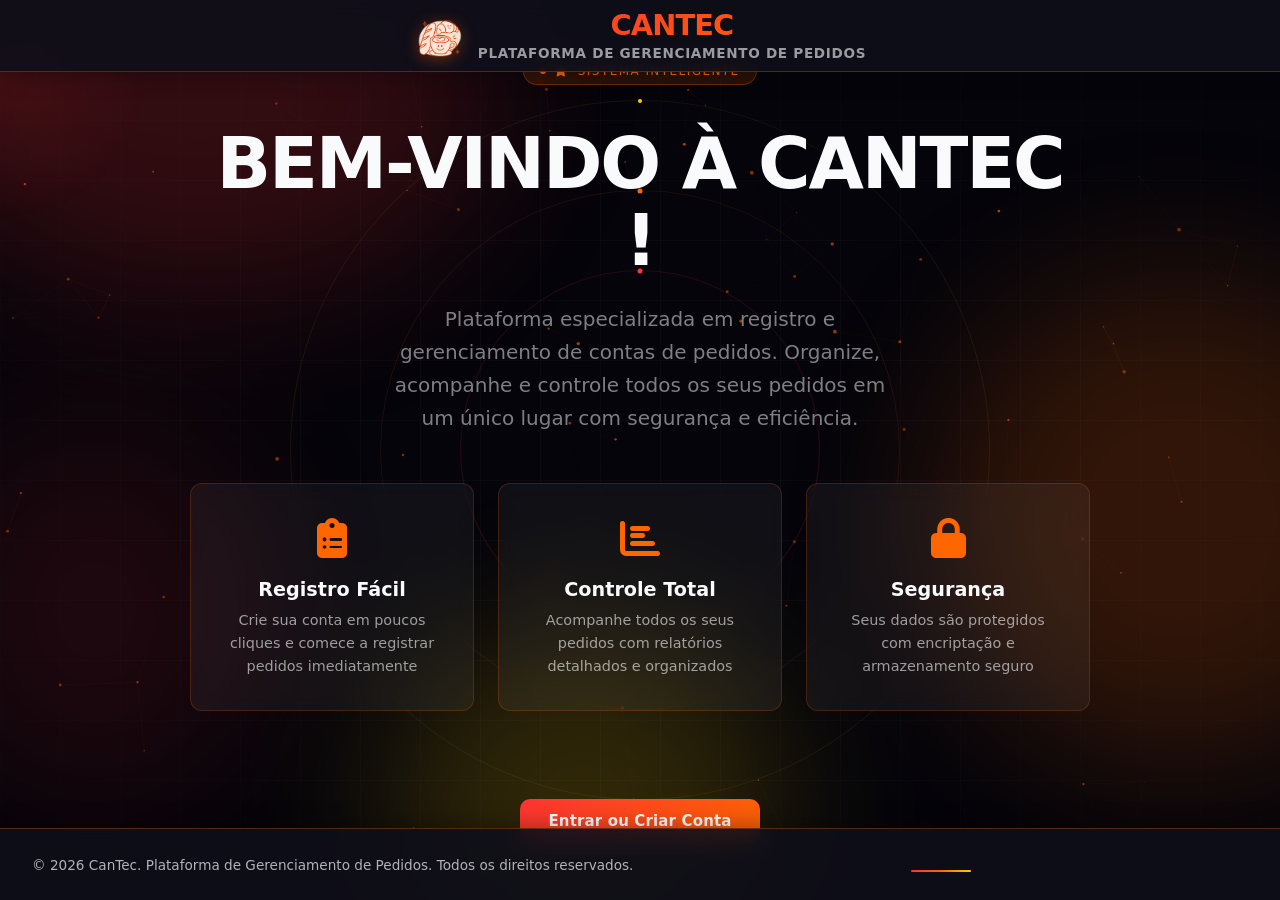
==== website/index.html @ aa90222f "✨｜Add PWA support (manifest, sw, install) Enable PWA installability: add manifest.webmanifest, app i" ====
<!DOCTYPE html>
<html lang="pt-BR">
<head>
    <meta charset="UTF-8"/>
    <meta http-equiv="Content-Security-Policy" content="default-src 'self'; script-src 'self' 'unsafe-inline'; style-src 'self' 'unsafe-inline' https://cdnjs.cloudflare.com; img-src 'self' data:; font-src 'self' https://cdnjs.cloudflare.com; connect-src 'self'; worker-src 'self'; object-src 'none'; base-uri 'self'; frame-ancestors 'none'; form-action 'self'; upgrade-insecure-requests">
    <meta http-equiv="Referrer-Policy" content="strict-origin-when-cross-origin">
    <meta http-equiv="X-Content-Type-Options" content="nosniff">
    <meta http-equiv="Permissions-Policy" content="camera=(), microphone=(), geolocation=()">
    <meta name="viewport" content="width=device-width,initial-scale=1"/>
    <meta name="theme-color" content="#ff6600"/>
    <meta name="mobile-web-app-capable" content="yes"/>
    <meta name="apple-mobile-web-app-capable" content="yes"/>
    <meta name="apple-mobile-web-app-status-bar-style" content="black-translucent"/>
    <meta name="apple-mobile-web-app-title" content="CanTec"/>
    <title>CanTec - Home</title>
    <link rel="manifest" href="manifest.webmanifest">
    <link rel="icon" type="image/png" sizes="192x192" href="img/icon-192.png">
    <link rel="apple-touch-icon" href="img/apple-touch-icon.png">
    <link rel="stylesheet" href="https://cdnjs.cloudflare.com/ajax/libs/font-awesome/6.4.0/css/all.min.css">
    <link rel="stylesheet" href="css/style.css">
    <style>
:root{--header-height:72px;--footer-height:72px}
*{margin:0;padding:0;box-sizing:border-box}
html,body{width:100%;min-height:100%;background:#04040a;font-family:'Segoe UI',system-ui,sans-serif;}
body{padding-top:var(--header-height);padding-bottom:var(--footer-height);overflow-y:auto;position:relative}
canvas#bg{position:fixed;top:0;left:0;width:100%;height:100%;z-index:0}

.aurora{position:fixed;top:0;left:0;width:100%;height:100%;z-index:1;pointer-events:none;overflow:hidden}
.aurora span{position:absolute;border-radius:50%;opacity:0.18;filter:blur(80px);animation:drift 14s ease-in-out infinite alternate}
.aurora span:nth-child(1){width:600px;height:400px;background:#ff3333;top:-100px;left:-100px;animation-duration:13s}
.aurora span:nth-child(2){width:500px;height:500px;background:#ff6600;top:30%;right:-150px;animation-duration:17s;animation-delay:-4s}
.aurora span:nth-child(3){width:400px;height:350px;background:#ffcc00;bottom:-80px;left:30%;animation-duration:11s;animation-delay:-7s}
.aurora span:nth-child(4){width:350px;height:400px;background:#ff3333;bottom:10%;left:-80px;animation-duration:15s;animation-delay:-2s;opacity:0.1}
@keyframes drift{0%{transform:translate(0,0) scale(1)}100%{transform:translate(60px,40px) scale(1.2)}}

.grid{position:fixed;top:0;left:0;width:100%;height:100%;z-index:2;pointer-events:none;
  background-image:linear-gradient(rgba(255,255,255,0.025) 1px,transparent 1px),linear-gradient(90deg,rgba(255,255,255,0.025) 1px,transparent 1px);
  background-size:60px 60px;
  mask-image:radial-gradient(ellipse 80% 80% at 50% 50%,black 30%,transparent 100%)}

.center{position:absolute;inset:0;z-index:10;display:flex;flex-direction:column;align-items:center;justify-content:center;text-align:center;padding:2rem}

.badge{display:inline-flex;align-items:center;gap:8px;font-size:12px;letter-spacing:0.12em;text-transform:uppercase;color:#ff6600;background:rgba(255,102,0,0.15);border:1px solid rgba(255,102,0,0.3);padding:6px 16px;border-radius:20px;margin-bottom:2.5rem;opacity:0;animation:fadeUp 0.7s 0.3s ease forwards}
.badge-dot{width:6px;height:6px;border-radius:50%;background:#ff6600;animation:blink 1.4s ease-in-out infinite}
@keyframes blink{0%,100%{opacity:1;transform:scale(1)}50%{opacity:0.4;transform:scale(0.7)}}

h1{font-size:clamp(2.8rem,6vw,5.5rem);font-weight:700;line-height:1.08;letter-spacing:-0.03em;color:#f8fafc;opacity:0;animation:fadeUp 0.8s 0.55s ease forwards}
h2{font-size:clamp(2.4rem,5.6vw,4.6rem);font-weight:700;line-height:1.08;letter-spacing:-0.03em;color:#f8fafc;opacity:0;animation:fadeUp 0.8s 0.55s ease forwards;margin:0}
h1 .line{display:block;overflow:hidden}
h1 .line span{display:inline-block;animation:slideIn 0.9s ease forwards;opacity:0}
h1 .line:nth-child(1) span{animation-delay:0.6s}
h1 .line:nth-child(2) span{animation-delay:0.8s}
h1 .gradient-text{background:linear-gradient(135deg,#ff3333 0%,#ff6600 50%,#ffcc00 100%);-webkit-background-clip:text;-webkit-text-fill-color:transparent;background-clip:text}
@keyframes slideIn{0%{transform:translateY(100%);opacity:0}100%{transform:translateY(0);opacity:1}}

p.sub{font-size:clamp(1rem,2vw,1.25rem);color:rgba(248,250,252,0.5);margin-top:1.5rem;max-width:520px;line-height:1.65;opacity:0;animation:fadeUp 0.8s 1.1s ease forwards}
@keyframes fadeUp{from{opacity:0;transform:translateY(24px)}to{opacity:1;transform:translateY(0)}}

.ctas{display:flex;gap:14px;margin-top:2.5rem;opacity:0;animation:fadeUp 0.8s 1.35s ease forwards;flex-wrap:wrap;justify-content:center}
.btn-p{padding:13px 28px;background:linear-gradient(135deg,#ff3333,#ff6600);border:none;border-radius:10px;color:#fff;font-size:15px;font-weight:600;cursor:pointer;letter-spacing:0.01em;position:relative;overflow:hidden;transition:transform 0.2s,opacity 0.2s;text-decoration:none;display:inline-block}
.btn-p::after{content:'';position:absolute;inset:0;background:rgba(255,255,255,0);transition:background 0.2s}
.btn-p:hover{transform:translateY(-2px);opacity:0.92}
.btn-p:hover::after{background:rgba(255,255,255,0.08)}
.btn-s{padding:13px 28px;background:rgba(255,255,255,0.06);border:1px solid rgba(255,255,255,0.12);border-radius:10px;color:rgba(248,250,252,0.85);font-size:15px;font-weight:500;cursor:pointer;letter-spacing:0.01em;transition:background 0.2s,border-color 0.2s,transform 0.2s}
.btn-s:hover{background:rgba(255,255,255,0.1);border-color:rgba(255,255,255,0.22);transform:translateY(-2px)}
.btn-s[hidden]{display:none}

.stats{display:flex;gap:3rem;margin-top:4rem;opacity:0;animation:fadeUp 0.8s 1.6s ease forwards;flex-wrap:wrap;justify-content:center}
.stat{text-align:center}
.stat-num{font-size:1.8rem;font-weight:700;color:#f8fafc;letter-spacing:-0.03em}
.stat-lbl{font-size:12px;letter-spacing:0.1em;text-transform:uppercase;color:rgba(248,250,252,0.35);margin-top:4px}
.stat-sep{width:1px;height:40px;background:rgba(255,255,255,0.1);align-self:center}

.orb{position:fixed;border-radius:50%;border:1px solid rgba(255,255,255,0.08);pointer-events:none;z-index:3;animation:orb-spin linear infinite;top:50%;left:50%;transform:translate(-50%,-50%)}
.orb-1{width:360px;height:360px;animation-duration:28s;border-color:rgba(255,51,51,0.15)}
.orb-2{width:520px;height:520px;animation-duration:44s;animation-direction:reverse;border-color:rgba(255,102,0,0.1)}
.orb-3{width:700px;height:700px;animation-duration:60s;border-color:rgba(255,204,0,0.07)}
.orb-dot{position:absolute;width:5px;height:5px;border-radius:50%;background:#ff3333;top:0;left:50%;transform:translate(-50%,-50%)}
.orb-2 .orb-dot{background:#ff6600}
.orb-3 .orb-dot{background:#ffcc00;width:4px;height:4px}
@keyframes orb-spin{to{transform:translate(-50%,-50%) rotate(360deg)}}

.cursor-glow{position:absolute;width:300px;height:300px;border-radius:50%;pointer-events:none;z-index:4;opacity:0.12;background:radial-gradient(circle,#ff3333,transparent 70%);transform:translate(-50%,-50%);transition:opacity 0.3s}

.main-header{position:fixed;top:0;left:0;right:0;height:var(--header-height);z-index:100;background:rgba(15,15,26,0.9);backdrop-filter:blur(10px);border-bottom:1px solid rgba(255,102,0,0.3);padding:0 2rem;box-shadow:0 4px 20px rgba(0,0,0,0.3);display:flex;align-items:center;justify-content:center}
.header-content{max-width:1200px;margin:0 auto;text-align:center;display:flex;align-items:center;justify-content:center;gap:12px}
.header-logo{width:52px;height:52px;object-fit:contain;filter:drop-shadow(0 3px 8px rgba(255,102,0,.35));border-radius:8px}
.header-title{font-size:1.8rem;font-weight:700;margin:0;background:linear-gradient(135deg,#ff3333,#ff6600);-webkit-background-clip:text;-webkit-text-fill-color:transparent;background-clip:text}
.header-subtitle{font-size:0.85rem;color:rgba(248,250,252,0.6);margin:0.3rem 0 0 0;letter-spacing:0.05em;text-transform:uppercase}

.center{position:absolute;inset:0;z-index:10;display:flex;flex-direction:column;align-items:center;justify-content:center;text-align:center;padding:2rem;max-width:1000px;margin:0 auto}
.main-content{position:absolute;inset:0;z-index:10;display:flex;align-items:center;justify-content:center;padding:2rem}
.content-container{display:flex;flex-direction:column;align-items:center;justify-content:center;text-align:center;max-width:1000px;width:100%}

.features-info{display:grid;grid-template-columns:repeat(auto-fit,minmax(280px,1fr));gap:1.5rem;max-width:900px;margin:3rem auto;opacity:0;animation:fadeUp 0.8s 1.5s ease forwards}
.feature-card{background:rgba(255,255,255,0.05);backdrop-filter:blur(10px);border:1px solid rgba(255,102,0,0.2);border-radius:12px;padding:2rem;text-align:center;transition:all 0.3s ease;cursor:pointer}
.feature-card:hover{background:rgba(255,102,0,0.1);border-color:rgba(255,102,0,0.5);transform:translateY(-5px)}
.feature-icon{font-size:2.5rem;margin-bottom:1rem;color:#ff6600}
.feature-card h3{color:#f8fafc;font-size:1.2rem;margin-bottom:0.5rem;font-weight:600}
.feature-card p{color:rgba(248,250,252,0.6);font-size:0.9rem;line-height:1.6}

.main-footer{position:fixed;bottom:0;left:0;right:0;height:var(--footer-height);z-index:100;background:rgba(15,15,26,0.9);backdrop-filter:blur(10px);border-top:1px solid rgba(255,102,0,0.3);padding:0 2rem;text-align:center;box-shadow:0 -4px 20px rgba(0,0,0,0.3);display:flex;align-items:center;justify-content:center}
.main-footer p{color:rgba(248,250,252,0.7);font-size:0.85rem;margin:0;font-weight:500}
.footer-accent{width:60px;height:2px;background:linear-gradient(90deg,#ff3333,#ff6600,#ffcc00);margin:0.8rem auto 0;border-radius:1px}

@media(max-width:768px){.main-header{padding:0.8rem 1rem}.header-title{font-size:1.3rem}.header-subtitle{font-size:0.75rem}.features-info{grid-template-columns:1fr;gap:1rem;margin:2rem auto}.feature-card{padding:1.5rem}}
    </style>
</head>
<body>
<canvas id="bg"></canvas>

<div class="aurora">
  <span></span><span></span><span></span><span></span>
</div>
<div class="grid"></div>

<div class="orb orb-1"><div class="orb-dot"></div></div>
<div class="orb orb-2"><div class="orb-dot"></div></div>
<div class="orb orb-3"><div class="orb-dot"></div></div>

<div class="cursor-glow" id="glow"></div>

<header class="main-header">
  <div class="header-content">
    <img src="img/logo.png" alt="Logo CanTec" class="header-logo">
    <div>
      <h2 class="header-title">CanTec</h2>
      <p class="header-subtitle">Plataforma de Gerenciamento de Pedidos</p>
    </div>
  </div>
</header>

<div class="main-content">
  <div class="content-container">
  <div class="badge"><span class="badge-dot"></span><i class="fas fa-star"></i> Sistema Inteligente</div>

  <h2>Bem-vindo à CanTec<br>!</h2>

  <p class="sub">Plataforma especializada em registro e gerenciamento de contas de pedidos. Organize, acompanhe e controle todos os seus pedidos em um único lugar com segurança e eficiência.</p>

  <div class="features-info">
    <div class="feature-card">
      <div class="feature-icon"><i class="fas fa-clipboard-list"></i></div>
      <h3>Registro Fácil</h3>
      <p>Crie sua conta em poucos cliques e comece a registrar pedidos imediatamente</p>
    </div>
    <div class="feature-card">
      <div class="feature-icon"><i class="fas fa-chart-bar"></i></div>
      <h3>Controle Total</h3>
      <p>Acompanhe todos os seus pedidos com relatórios detalhados e organizados</p>
    </div>
    <div class="feature-card">
      <div class="feature-icon"><i class="fas fa-lock"></i></div>
      <h3>Segurança</h3>
      <p>Seus dados são protegidos com encriptação e armazenamento seguro</p>
    </div>
  </div>

  <div class="ctas">
    <a href="account.html" class="btn-p">Entrar ou Criar Conta</a>
    <button type="button" id="installAppButton" class="btn-s" hidden>Instalar App</button>
  </div>
</div>
</div>

<footer class="main-footer">
  <p>&copy; 2026 CanTec. Plataforma de Gerenciamento de Pedidos. Todos os direitos reservados.</p>
  <div class="footer-accent"></div>
</footer>

<script>
const canvas = document.getElementById('bg');
const ctx = canvas.getContext('2d');
let W, H, particles = [], mouse = {x: -9999, y: -9999};

function resize() {
  W = canvas.width = window.innerWidth;
  H = canvas.height = window.innerHeight;
}
resize();
window.addEventListener('resize', resize);

const N = 90;
function mkP() {
  return {
    x: Math.random() * W, y: Math.random() * H,
    vx: (Math.random() - 0.5) * 0.35,
    vy: (Math.random() - 0.5) * 0.35,
    r: Math.random() * 1.5 + 0.4,
    a: Math.random()
  };
}
for (let i = 0; i < N; i++) particles.push(mkP());

function draw() {
  ctx.clearRect(0, 0, W, H);
  const LINK = 130;
  for (let i = 0; i < N; i++) {
    const p = particles[i];
    p.x += p.vx; p.y += p.vy;
    if (p.x < 0) p.x = W; if (p.x > W) p.x = 0;
    if (p.y < 0) p.y = H; if (p.y > H) p.y = 0;
    const dx = p.x - mouse.x, dy = p.y - mouse.y;
    const md = Math.sqrt(dx*dx+dy*dy);
    if (md < 120) { p.x += dx/md*0.6; p.y += dy/md*0.6; }
    ctx.beginPath();
    ctx.arc(p.x, p.y, p.r, 0, Math.PI*2);
    ctx.fillStyle = `rgba(255,102,0,${0.35 + p.a*0.3})`;
    ctx.fill();
  }
  for (let i = 0; i < N; i++) {
    for (let j = i+1; j < N; j++) {
      const dx = particles[i].x - particles[j].x;
      const dy = particles[i].y - particles[j].y;
      const d = Math.sqrt(dx*dx+dy*dy);
      if (d < LINK) {
        ctx.beginPath();
        ctx.moveTo(particles[i].x, particles[i].y);
        ctx.lineTo(particles[j].x, particles[j].y);
        ctx.strokeStyle = `rgba(255,102,0,${0.12*(1-d/LINK)})`;
        ctx.lineWidth = 0.6;
        ctx.stroke();
      }
    }
    const dx = particles[i].x - mouse.x, dy = particles[i].y - mouse.y;
    const d = Math.sqrt(dx*dx+dy*dy);
    if (d < 160) {
      ctx.beginPath();
      ctx.moveTo(particles[i].x, particles[i].y);
      ctx.lineTo(mouse.x, mouse.y);
      ctx.strokeStyle = `rgba(255,204,0,${0.18*(1-d/160)})`;
      ctx.lineWidth = 0.7;
      ctx.stroke();
    }
  }
  requestAnimationFrame(draw);
}
draw();

const glow = document.getElementById('glow');
document.addEventListener('mousemove', e => {
  mouse.x = e.clientX; mouse.y = e.clientY;
  glow.style.left = e.clientX + 'px';
  glow.style.top  = e.clientY + 'px';
  glow.style.opacity = '0.13';
});
document.addEventListener('mouseleave', () => { glow.style.opacity = '0'; });
</script>
<script src="pwa.js"></script>
</body>
</html>
---- website/css/style.css ----
@import url('https://fonts.googleapis.com/css2?family=Unbounded:wght@400;700;900&family=Poppins:wght@300;400;600;700&display=swap');

/* --- Variáveis de Estilo --- */
:root {
    --vermelho: #ff3333;
    --laranja: #ff6600;
    --amarelo: #ffcc00;
    --bg-dark: #0f0f0f;
    --text-light: #ffffff;
    --text-dark: #1a1a1a;
    --shadow: 0 20px 60px rgba(255, 51, 51, 0.2);
}

/* --- Reset e Configuração Base --- */
* {
    margin: 0;
    padding: 0;
    box-sizing: border-box;
}

html, body {
    width: 100%;
    height: 100%;
    font-family: 'Poppins', sans-serif;
    color: var(--text-dark);
    overflow-x: hidden;
}

/* --- Fundo Animado --- */
.animated-bg {
    position: fixed;
    top: 0;
    left: 0;
    width: 100%;
    height: 100%;
    background: linear-gradient(135deg, #ff3333 0%, #ff6600 25%, #ffcc00 50%, #ff6600 75%, #ff3333 100%);
    background-size: 400% 400%;
    animation: gradientFlow 15s ease infinite;
    z-index: 0;
}

@keyframes gradientFlow {
    0% { background-position: 0% 50%; }
    50% { background-position: 100% 50%; }
    100% { background-position: 0% 50%; }
}

/* --- Partículas Flutuantes --- */
.particles {
    position: fixed;
    top: 0;
    left: 0;
    width: 100%;
    height: 100%;
    z-index: 1;
    pointer-events: none;
}

.particle {
    position: absolute;
    background: rgba(255, 255, 255, 0.1);
    border-radius: 50%;
    animation: float 20s infinite ease-in-out;
}

.particle:nth-child(1) {
    width: 80px;
    height: 80px;
    top: 10%;
    left: 5%;
    animation-delay: 0s;
}

.particle:nth-child(2) {
    width: 60px;
    height: 60px;
    top: 70%;
    left: 85%;
    animation-delay: 5s;
}

.particle:nth-child(3) {
    width: 100px;
    height: 100px;
    top: 50%;
    left: 90%;
    animation-delay: 10s;
}

.particle:nth-child(4) {
    width: 50px;
    height: 50px;
    top: 20%;
    left: 50%;
    animation-delay: 15s;
}

.particle:nth-child(5) {
    width: 70px;
    height: 70px;
    top: 80%;
    left: 10%;
    animation-delay: 8s;
}

@keyframes float {
    0%, 100% { transform: translateY(0px) translateX(0px); }
    50% { transform: translateY(-50px) translateX(30px); }
}

/* --- Header --- */
.header {
    position: relative;
    z-index: 100;
    background: rgba(255, 255, 255, 0.95);
    backdrop-filter: blur(10px);
    padding: 25px 20px;
    box-shadow: 0 10px 30px rgba(0, 0, 0, 0.1);
    animation: slideDown 0.8s ease-out;
}

@keyframes slideDown {
    from {
        opacity: 0;
        transform: translateY(-50px);
    }
    to {
        opacity: 1;
        transform: translateY(0);
    }
}

.header-content {
    max-width: 1200px;
    margin: 0 auto;
    text-align: center;
}

.logo-container {
    display: flex;
    align-items: center;
    justify-content: center;
    gap: 12px;
    animation: scaleIn 0.8s ease-out 0.2s both;
}

@keyframes scaleIn {
    from {
        opacity: 0;
        transform: scale(0.8);
    }
    to {
        opacity: 1;
        transform: scale(1);
    }
}

.logo-icon {
    font-size: 48px;
    animation: bounce 2s ease-in-out infinite;
}

@keyframes bounce {
    0%, 100% { transform: translateY(0); }
    50% { transform: translateY(-10px); }
}

.logo-text {
    font-family: 'Unbounded', sans-serif;
    font-size: 36px;
    font-weight: 900;
    background: linear-gradient(135deg, var(--vermelho), var(--laranja));
    -webkit-background-clip: text;
    -webkit-text-fill-color: transparent;
    background-clip: text;
    margin: 0;
}

.header-subtitle {
    color: var(--laranja);
    font-size: 14px;
    font-weight: 600;
    margin-top: 5px;
    animation: fadeIn 0.8s ease-out 0.4s both;
}

@keyframes fadeIn {
    from { opacity: 0; }
    to { opacity: 1; }
}

/* --- Main Content --- */
.main-content {
    position: relative;
    z-index: 10;
    flex: 1;
    display: flex;
    flex-direction: column;
    justify-content: center;
    align-items: center;
    padding: 60px 20px;
    max-width: 1200px;
    margin: 0 auto;
    width: 100%;
}

/* --- Hero Section --- */
.hero {
    text-align: center;
    margin-bottom: 80px;
    animation: slideUp 0.8s ease-out 0.3s both;
}

@keyframes slideUp {
    from {
        opacity: 0;
        transform: translateY(40px);
    }
    to {
        opacity: 1;
        transform: translateY(0);
    }
}

.hero-title {
    font-family: 'Unbounded', sans-serif;
    font-size: 48px;
    font-weight: 900;
    color: var(--text-light);
    margin-bottom: 15px;
    text-shadow: 2px 2px 8px rgba(0, 0, 0, 0.2);
    line-height: 1.2;
}

.gradient-text {
    background: linear-gradient(135deg, var(--amarelo), var(--vermelho));
    -webkit-background-clip: text;
    -webkit-text-fill-color: transparent;
    background-clip: text;
    display: block;
}

.hero-subtitle {
    font-size: 18px;
    color: rgba(255, 255, 255, 0.95);
    font-weight: 300;
    margin-top: 20px;
    letter-spacing: 0.5px;
}

/* --- Features Cards --- */
.features {
    display: grid;
    grid-template-columns: repeat(auto-fit, minmax(300px, 1fr));
    gap: 30px;
    margin-bottom: 60px;
    width: 100%;
}

.card {
    background: rgba(255, 255, 255, 0.95);
    padding: 40px 30px;
    border-radius: 20px;
    text-align: center;
    box-shadow: 0 20px 60px rgba(0, 0, 0, 0.15);
    border: 3px solid transparent;
    backdrop-filter: blur(10px);
    transition: all 0.3s ease;
    animation: slideUp 0.8s ease-out both;
    position: relative;
    overflow: hidden;
}

.card::before {
    content: '';
    position: absolute;
    top: 0;
    left: 0;
    width: 100%;
    height: 4px;
    background: linear-gradient(90deg, var(--vermelho), var(--laranja), var(--amarelo));
    animation: shimmer 3s ease-in-out infinite;
}

@keyframes shimmer {
    0%, 100% { background-position: 0% 50%; }
    50% { background-position: 100% 50%; }
}

.card-1 {
    animation-delay: 0.4s;
    border-color: var(--vermelho);
}

.card-2 {
    animation-delay: 0.5s;
    border-color: var(--laranja);
}

.card-3 {
    animation-delay: 0.6s;
    border-color: var(--amarelo);
}

.card:hover {
    transform: translateY(-15px);
    box-shadow: 0 30px 80px rgba(255, 51, 51, 0.3);
}

.card-icon {
    font-size: 50px;
    margin-bottom: 20px;
    animation: bounce 2s ease-in-out infinite;
}

.card h3 {
    font-size: 24px;
    font-weight: 700;
    margin-bottom: 15px;
    background: linear-gradient(135deg, var(--vermelho), var(--laranja));
    -webkit-background-clip: text;
    -webkit-text-fill-color: transparent;
    background-clip: text;
}

.card p {
    color: #666;
    font-size: 14px;
    line-height: 1.6;
}

/* --- CTA Section --- */
.cta-section {
    width: 100%;
    animation: slideUp 0.8s ease-out 0.7s both;
}

.cta-container {
    background: rgba(255, 255, 255, 0.95);
    padding: 50px;
    border-radius: 25px;
    text-align: center;
    box-shadow: var(--shadow);
    border: 2px solid var(--amarelo);
    backdrop-filter: blur(10px);
}

.cta-title {
    font-family: 'Unbounded', sans-serif;
    font-size: 32px;
    font-weight: 900;
    color: var(--vermelho);
    margin-bottom: 15px;
}

.cta-text {
    font-size: 16px;
    color: #666;
    margin-bottom: 30px;
    font-weight: 500;
}

/* --- Botões --- */
.btn {
    display: inline-block;
    padding: 16px 50px;
    font-size: 16px;
    font-weight: 700;
    text-decoration: none;
    border: none;
    border-radius: 12px;
    cursor: pointer;
    transition: all 0.3s ease;
    text-transform: uppercase;
    letter-spacing: 1px;
    position: relative;
    overflow: hidden;
}

.btn::before {
    content: '';
    position: absolute;
    top: 0;
    left: -100%;
    width: 100%;
    height: 100%;
    background: rgba(255, 255, 255, 0.2);
    transition: left 0.3s ease;
    z-index: 0;
}

.btn:hover::before {
    left: 100%;
}

.btn-primary {
    background: linear-gradient(135deg, var(--vermelho), var(--laranja));
    color: white;
    box-shadow: 0 10px 30px rgba(255, 51, 51, 0.4);
    border: 2px solid var(--vermelho);
}

.btn-primary:hover {
    transform: translateY(-3px);
    box-shadow: 0 20px 50px rgba(255, 51, 51, 0.6);
    border-color: var(--amarelo);
}

.btn-primary:active {
    transform: translateY(-1px);
}

/* --- Footer --- */
.footer {
    position: relative;
    z-index: 100;
    background: rgba(255, 255, 255, 0.95);
    padding: 25px 20px;
    text-align: center;
    border-top: 3px solid var(--laranja);
    color: var(--text-dark);
    font-size: 13px;
    animation: slideUp 0.8s ease-out 0.8s both;
}

.footer p {
    margin: 0;
    font-weight: 500;
}

.footer-accent {
    width: 60px;
    height: 4px;
    background: linear-gradient(90deg, var(--vermelho), var(--laranja), var(--amarelo));
    margin: 10px auto 0;
    border-radius: 2px;
}

/* --- Responsivo --- */
@media (max-width: 768px) {
    .logo-text {
        font-size: 24px;
    }

    .hero-title {
        font-size: 32px;
    }

    .hero-subtitle {
        font-size: 16px;
    }

    .features {
        grid-template-columns: 1fr;
        gap: 20px;
    }

    .card {
        padding: 30px 20px;
    }

    .cta-container {
        padding: 30px 20px;
    }

    .cta-title {
        font-size: 24px;
    }

    .main-content {
        padding: 40px 15px;
    }
}
.food-item:nth-child(2) { left: 30%; animation-delay: 3s; animation-duration: 18s; }
.food-item:nth-child(3) { left: 55%; animation-delay: 6s; }
.food-item:nth-child(4) { left: 80%; animation-delay: 9s; animation-duration: 20s; }
.food-item:nth-child(5) { left: 20%; animation-delay: 12s; }
.food-item:nth-child(6) { left: 70%; animation-delay: 15s; }

/* --- Estilo do Formulário --- */

.register-container {
    position: relative;
    background: var(--bg-card);
    padding: 50px;
    border-radius: 30px;
    box-shadow: 0 30px 60px rgba(0, 0, 0, 0.4);
    width: 380px;
    text-align: center;
    z-index: 10;
    border: 6px solid var(--text-main);
}

h2 {
    color: var(--vermelho);
    font-weight: 900;
    font-size: 18px;
    text-transform: uppercase;
    margin-bottom: 5px;
}

.input-group {
    margin-bottom: 20px;
    text-align: left;
}

.input-group label {
    display: block;
    font-size: 12px;
    font-weight: 700;
    margin-bottom: 8px;
    text-transform: uppercase;
}

.input-group input {
    width: 100%;
    padding: 15px;
    border: 3px solid var(--text-main);
    border-radius: 12px;
    box-sizing: border-box;
    font-size: 16px;
}

/* --- Estilo dos Botões --- */
button {
    width: 100%;
    padding: 15px;
    background: var(--vermelho);
    color: white;
    border: 3px solid var(--text-main);
    border-radius: 12px;
    font-size: 16px;
    font-weight: 700;
    text-transform: uppercase;
    cursor: pointer;
    transition: all 0.3s ease;
    font-family: 'Unbounded', sans-serif;
    margin-top: 20px;
}

button:hover {
    background: var(--laranja);
    transform: scale(1.02);
}

/* --- Estilo do Subtítulo --- */
.subtitle {
    color: var(--text-main);
    font-size: 14px;
    margin-bottom: 20px;
}

/* --- Footer Text --- */
.footer-text {
    margin-top: 15px;
    text-align: center;
    font-size: 12px;
}

.footer-text a {
    color: var(--vermelho);
    font-weight: 700;
    text-decoration: none;
    cursor: pointer;
}

.footer-text a:hover {
    text-decoration: underline;
}

.input-group input:focus {
    outline: none;
    border-color: var(--laranja);
    background: #fffdf9;
}

button {
    width: 100%;
    padding: 18px;
    border: 3px solid var(--text-main);
    border-radius: 12px;
    background: var(--amarelo);
    color: var(--text-main);
    font-weight: 900;
    text-transform: uppercase;
    cursor: pointer;
    box-shadow: 4px 4px 0 var(--text-main);
    transition: 0.2s;
}

button:hover {
    transform: translate(2px, 2px);
    box-shadow: 2px 2px 0 var(--text-main);
    background: var(--vermelho);
    color: white;
}

.footer-text  {
    
    margin-top: 33px;
    color: var(--laranja);
    text-decoration: none;
    font-weight: 700px;
}
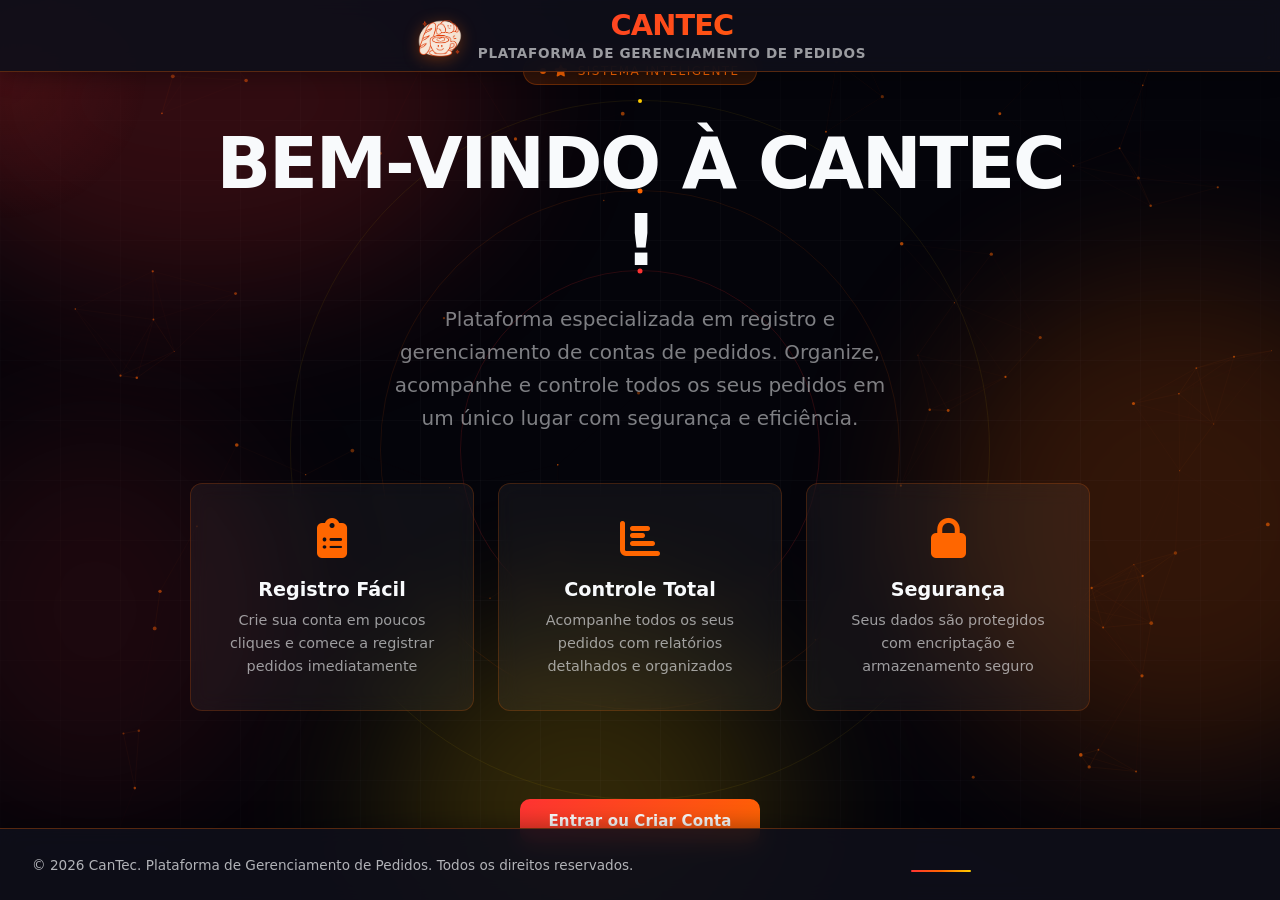
==== commit e541bc5e: "Favicon Add" ====
--- a/website/index.html
+++ b/website/index.html
@@ -14,7 +14,7 @@
     <meta name="apple-mobile-web-app-title" content="CanTec"/>
     <title>CanTec - Home</title>
     <link rel="manifest" href="manifest.webmanifest">
-    <link rel="icon" type="image/png" sizes="192x192" href="img/icon-192.png">
+    <link rel="icon" type="image/png" sizes="192x192" href="img/logo.png">
     <link rel="apple-touch-icon" href="img/apple-touch-icon.png">
     <link rel="stylesheet" href="https://cdnjs.cloudflare.com/ajax/libs/font-awesome/6.4.0/css/all.min.css">
     <link rel="stylesheet" href="css/style.css">
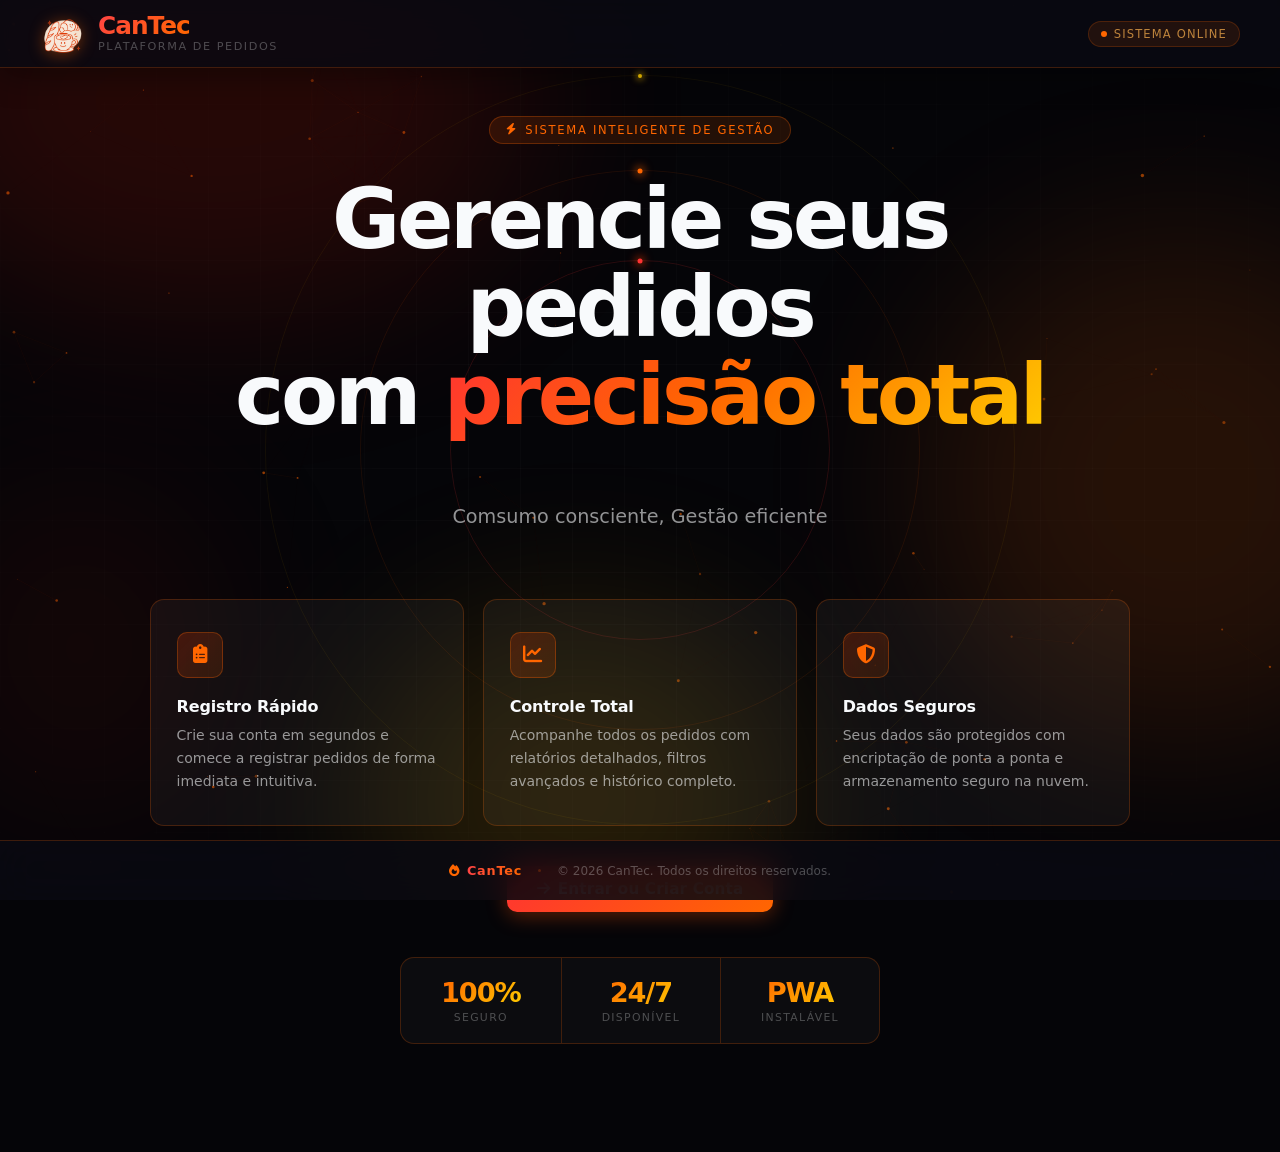
==== commit de6cf68d: "novo menu" ====
--- a/website/index.html
+++ b/website/index.html
@@ -1,251 +1,602 @@
 <!DOCTYPE html>
 <html lang="pt-BR">
 <head>
-    <meta charset="UTF-8"/>
-    <meta http-equiv="Content-Security-Policy" content="default-src 'self'; script-src 'self' 'unsafe-inline'; style-src 'self' 'unsafe-inline' https://cdnjs.cloudflare.com; img-src 'self' data:; font-src 'self' https://cdnjs.cloudflare.com; connect-src 'self'; worker-src 'self'; object-src 'none'; base-uri 'self'; frame-ancestors 'none'; form-action 'self'; upgrade-insecure-requests">
-    <meta http-equiv="Referrer-Policy" content="strict-origin-when-cross-origin">
-    <meta http-equiv="X-Content-Type-Options" content="nosniff">
-    <meta http-equiv="Permissions-Policy" content="camera=(), microphone=(), geolocation=()">
-    <meta name="viewport" content="width=device-width,initial-scale=1"/>
-    <meta name="theme-color" content="#ff6600"/>
-    <meta name="mobile-web-app-capable" content="yes"/>
-    <meta name="apple-mobile-web-app-capable" content="yes"/>
-    <meta name="apple-mobile-web-app-status-bar-style" content="black-translucent"/>
-    <meta name="apple-mobile-web-app-title" content="CanTec"/>
-    <title>CanTec - Home</title>
-    <link rel="manifest" href="manifest.webmanifest">
-    <link rel="icon" type="image/png" sizes="192x192" href="img/logo.png">
-    <link rel="apple-touch-icon" href="img/apple-touch-icon.png">
-    <link rel="stylesheet" href="https://cdnjs.cloudflare.com/ajax/libs/font-awesome/6.4.0/css/all.min.css">
-    <link rel="stylesheet" href="css/style.css">
-    <style>
-:root{--header-height:72px;--footer-height:72px}
-*{margin:0;padding:0;box-sizing:border-box}
-html,body{width:100%;min-height:100%;background:#04040a;font-family:'Segoe UI',system-ui,sans-serif;}
-body{padding-top:var(--header-height);padding-bottom:var(--footer-height);overflow-y:auto;position:relative}
-canvas#bg{position:fixed;top:0;left:0;width:100%;height:100%;z-index:0}
-
-.aurora{position:fixed;top:0;left:0;width:100%;height:100%;z-index:1;pointer-events:none;overflow:hidden}
-.aurora span{position:absolute;border-radius:50%;opacity:0.18;filter:blur(80px);animation:drift 14s ease-in-out infinite alternate}
-.aurora span:nth-child(1){width:600px;height:400px;background:#ff3333;top:-100px;left:-100px;animation-duration:13s}
-.aurora span:nth-child(2){width:500px;height:500px;background:#ff6600;top:30%;right:-150px;animation-duration:17s;animation-delay:-4s}
-.aurora span:nth-child(3){width:400px;height:350px;background:#ffcc00;bottom:-80px;left:30%;animation-duration:11s;animation-delay:-7s}
-.aurora span:nth-child(4){width:350px;height:400px;background:#ff3333;bottom:10%;left:-80px;animation-duration:15s;animation-delay:-2s;opacity:0.1}
-@keyframes drift{0%{transform:translate(0,0) scale(1)}100%{transform:translate(60px,40px) scale(1.2)}}
-
-.grid{position:fixed;top:0;left:0;width:100%;height:100%;z-index:2;pointer-events:none;
-  background-image:linear-gradient(rgba(255,255,255,0.025) 1px,transparent 1px),linear-gradient(90deg,rgba(255,255,255,0.025) 1px,transparent 1px);
-  background-size:60px 60px;
-  mask-image:radial-gradient(ellipse 80% 80% at 50% 50%,black 30%,transparent 100%)}
-
-.center{position:absolute;inset:0;z-index:10;display:flex;flex-direction:column;align-items:center;justify-content:center;text-align:center;padding:2rem}
-
-.badge{display:inline-flex;align-items:center;gap:8px;font-size:12px;letter-spacing:0.12em;text-transform:uppercase;color:#ff6600;background:rgba(255,102,0,0.15);border:1px solid rgba(255,102,0,0.3);padding:6px 16px;border-radius:20px;margin-bottom:2.5rem;opacity:0;animation:fadeUp 0.7s 0.3s ease forwards}
-.badge-dot{width:6px;height:6px;border-radius:50%;background:#ff6600;animation:blink 1.4s ease-in-out infinite}
-@keyframes blink{0%,100%{opacity:1;transform:scale(1)}50%{opacity:0.4;transform:scale(0.7)}}
-
-h1{font-size:clamp(2.8rem,6vw,5.5rem);font-weight:700;line-height:1.08;letter-spacing:-0.03em;color:#f8fafc;opacity:0;animation:fadeUp 0.8s 0.55s ease forwards}
-h2{font-size:clamp(2.4rem,5.6vw,4.6rem);font-weight:700;line-height:1.08;letter-spacing:-0.03em;color:#f8fafc;opacity:0;animation:fadeUp 0.8s 0.55s ease forwards;margin:0}
-h1 .line{display:block;overflow:hidden}
-h1 .line span{display:inline-block;animation:slideIn 0.9s ease forwards;opacity:0}
-h1 .line:nth-child(1) span{animation-delay:0.6s}
-h1 .line:nth-child(2) span{animation-delay:0.8s}
-h1 .gradient-text{background:linear-gradient(135deg,#ff3333 0%,#ff6600 50%,#ffcc00 100%);-webkit-background-clip:text;-webkit-text-fill-color:transparent;background-clip:text}
-@keyframes slideIn{0%{transform:translateY(100%);opacity:0}100%{transform:translateY(0);opacity:1}}
-
-p.sub{font-size:clamp(1rem,2vw,1.25rem);color:rgba(248,250,252,0.5);margin-top:1.5rem;max-width:520px;line-height:1.65;opacity:0;animation:fadeUp 0.8s 1.1s ease forwards}
-@keyframes fadeUp{from{opacity:0;transform:translateY(24px)}to{opacity:1;transform:translateY(0)}}
-
-.ctas{display:flex;gap:14px;margin-top:2.5rem;opacity:0;animation:fadeUp 0.8s 1.35s ease forwards;flex-wrap:wrap;justify-content:center}
-.btn-p{padding:13px 28px;background:linear-gradient(135deg,#ff3333,#ff6600);border:none;border-radius:10px;color:#fff;font-size:15px;font-weight:600;cursor:pointer;letter-spacing:0.01em;position:relative;overflow:hidden;transition:transform 0.2s,opacity 0.2s;text-decoration:none;display:inline-block}
-.btn-p::after{content:'';position:absolute;inset:0;background:rgba(255,255,255,0);transition:background 0.2s}
-.btn-p:hover{transform:translateY(-2px);opacity:0.92}
-.btn-p:hover::after{background:rgba(255,255,255,0.08)}
-.btn-s{padding:13px 28px;background:rgba(255,255,255,0.06);border:1px solid rgba(255,255,255,0.12);border-radius:10px;color:rgba(248,250,252,0.85);font-size:15px;font-weight:500;cursor:pointer;letter-spacing:0.01em;transition:background 0.2s,border-color 0.2s,transform 0.2s}
-.btn-s:hover{background:rgba(255,255,255,0.1);border-color:rgba(255,255,255,0.22);transform:translateY(-2px)}
-.btn-s[hidden]{display:none}
-
-.stats{display:flex;gap:3rem;margin-top:4rem;opacity:0;animation:fadeUp 0.8s 1.6s ease forwards;flex-wrap:wrap;justify-content:center}
-.stat{text-align:center}
-.stat-num{font-size:1.8rem;font-weight:700;color:#f8fafc;letter-spacing:-0.03em}
-.stat-lbl{font-size:12px;letter-spacing:0.1em;text-transform:uppercase;color:rgba(248,250,252,0.35);margin-top:4px}
-.stat-sep{width:1px;height:40px;background:rgba(255,255,255,0.1);align-self:center}
-
-.orb{position:fixed;border-radius:50%;border:1px solid rgba(255,255,255,0.08);pointer-events:none;z-index:3;animation:orb-spin linear infinite;top:50%;left:50%;transform:translate(-50%,-50%)}
-.orb-1{width:360px;height:360px;animation-duration:28s;border-color:rgba(255,51,51,0.15)}
-.orb-2{width:520px;height:520px;animation-duration:44s;animation-direction:reverse;border-color:rgba(255,102,0,0.1)}
-.orb-3{width:700px;height:700px;animation-duration:60s;border-color:rgba(255,204,0,0.07)}
-.orb-dot{position:absolute;width:5px;height:5px;border-radius:50%;background:#ff3333;top:0;left:50%;transform:translate(-50%,-50%)}
-.orb-2 .orb-dot{background:#ff6600}
-.orb-3 .orb-dot{background:#ffcc00;width:4px;height:4px}
-@keyframes orb-spin{to{transform:translate(-50%,-50%) rotate(360deg)}}
-
-.cursor-glow{position:absolute;width:300px;height:300px;border-radius:50%;pointer-events:none;z-index:4;opacity:0.12;background:radial-gradient(circle,#ff3333,transparent 70%);transform:translate(-50%,-50%);transition:opacity 0.3s}
-
-.main-header{position:fixed;top:0;left:0;right:0;height:var(--header-height);z-index:100;background:rgba(15,15,26,0.9);backdrop-filter:blur(10px);border-bottom:1px solid rgba(255,102,0,0.3);padding:0 2rem;box-shadow:0 4px 20px rgba(0,0,0,0.3);display:flex;align-items:center;justify-content:center}
-.header-content{max-width:1200px;margin:0 auto;text-align:center;display:flex;align-items:center;justify-content:center;gap:12px}
-.header-logo{width:52px;height:52px;object-fit:contain;filter:drop-shadow(0 3px 8px rgba(255,102,0,.35));border-radius:8px}
-.header-title{font-size:1.8rem;font-weight:700;margin:0;background:linear-gradient(135deg,#ff3333,#ff6600);-webkit-background-clip:text;-webkit-text-fill-color:transparent;background-clip:text}
-.header-subtitle{font-size:0.85rem;color:rgba(248,250,252,0.6);margin:0.3rem 0 0 0;letter-spacing:0.05em;text-transform:uppercase}
-
-.center{position:absolute;inset:0;z-index:10;display:flex;flex-direction:column;align-items:center;justify-content:center;text-align:center;padding:2rem;max-width:1000px;margin:0 auto}
-.main-content{position:absolute;inset:0;z-index:10;display:flex;align-items:center;justify-content:center;padding:2rem}
-.content-container{display:flex;flex-direction:column;align-items:center;justify-content:center;text-align:center;max-width:1000px;width:100%}
-
-.features-info{display:grid;grid-template-columns:repeat(auto-fit,minmax(280px,1fr));gap:1.5rem;max-width:900px;margin:3rem auto;opacity:0;animation:fadeUp 0.8s 1.5s ease forwards}
-.feature-card{background:rgba(255,255,255,0.05);backdrop-filter:blur(10px);border:1px solid rgba(255,102,0,0.2);border-radius:12px;padding:2rem;text-align:center;transition:all 0.3s ease;cursor:pointer}
-.feature-card:hover{background:rgba(255,102,0,0.1);border-color:rgba(255,102,0,0.5);transform:translateY(-5px)}
-.feature-icon{font-size:2.5rem;margin-bottom:1rem;color:#ff6600}
-.feature-card h3{color:#f8fafc;font-size:1.2rem;margin-bottom:0.5rem;font-weight:600}
-.feature-card p{color:rgba(248,250,252,0.6);font-size:0.9rem;line-height:1.6}
-
-.main-footer{position:fixed;bottom:0;left:0;right:0;height:var(--footer-height);z-index:100;background:rgba(15,15,26,0.9);backdrop-filter:blur(10px);border-top:1px solid rgba(255,102,0,0.3);padding:0 2rem;text-align:center;box-shadow:0 -4px 20px rgba(0,0,0,0.3);display:flex;align-items:center;justify-content:center}
-.main-footer p{color:rgba(248,250,252,0.7);font-size:0.85rem;margin:0;font-weight:500}
-.footer-accent{width:60px;height:2px;background:linear-gradient(90deg,#ff3333,#ff6600,#ffcc00);margin:0.8rem auto 0;border-radius:1px}
-
-@media(max-width:768px){.main-header{padding:0.8rem 1rem}.header-title{font-size:1.3rem}.header-subtitle{font-size:0.75rem}.features-info{grid-template-columns:1fr;gap:1rem;margin:2rem auto}.feature-card{padding:1.5rem}}
-    </style>
+  <meta charset="UTF-8" />
+  <meta name="viewport" content="width=device-width,initial-scale=1" />
+  <meta name="theme-color" content="#ff6600" />
+  <meta name="mobile-web-app-capable" content="yes" />
+  <meta name="apple-mobile-web-app-capable" content="yes" />
+  <meta name="apple-mobile-web-app-status-bar-style" content="black-translucent" />
+  <meta name="apple-mobile-web-app-title" content="CanTec" />
+  <title>CanTec — Plataforma de Pedidos</title>
+  <link rel="stylesheet" href="https://cdnjs.cloudflare.com/ajax/libs/font-awesome/6.4.0/css/all.min.css">
+  <style>
+    /* ── Tokens ───────────────────────────────── */
+    :root {
+      --brand-red:    #ff3333;
+      --brand-orange: #ff6600;
+      --brand-amber:  #ffaa00;
+      --brand-gold:   #ffcc00;
+
+      --bg-deep:  #050508;
+      --bg-card:  rgba(255,255,255,.045);
+      --bg-glass: rgba(10,10,18,.88);
+
+      --txt-hi:   #f8fafc;
+      --txt-mid:  rgba(248,250,252,.58);
+      --txt-low:  rgba(248,250,252,.28);
+
+      --border:   rgba(255,102,0,.22);
+      --border-hi:rgba(255,102,0,.55);
+
+      --header-h: 68px;
+      --footer-h: 60px;
+      --radius:   14px;
+    }
+
+    /* ── Reset ────────────────────────────────── */
+    *, *::before, *::after { margin:0; padding:0; box-sizing:border-box; }
+    html { scroll-behavior:smooth; }
+    body {
+      min-height:100svh;
+      background:var(--bg-deep);
+      font-family:'Segoe UI', system-ui, sans-serif;
+      color:var(--txt-hi);
+      overflow-x:hidden;
+      padding-top:var(--header-h);
+      padding-bottom:var(--footer-h);
+    }
+
+    /* ── Canvas BG ────────────────────────────── */
+    #bg {
+      position:fixed; inset:0; z-index:0;
+      pointer-events:none;
+    }
+
+    /* ── Aurora blobs ─────────────────────────── */
+    .aurora {
+      position:fixed; inset:0; z-index:1;
+      pointer-events:none; overflow:hidden;
+    }
+    .aurora span {
+      position:absolute;
+      border-radius:50%;
+      filter:blur(90px);
+      opacity:.13;
+      animation:drift ease-in-out infinite alternate;
+    }
+    .aurora span:nth-child(1){
+      width:660px;height:440px;background:#ff2200;
+      top:-120px;left:-120px;animation-duration:14s;
+    }
+    .aurora span:nth-child(2){
+      width:520px;height:520px;background:#ff6600;
+      top:25%;right:-160px;animation-duration:18s;animation-delay:-5s;
+    }
+    .aurora span:nth-child(3){
+      width:440px;height:380px;background:#ffbb00;
+      bottom:-90px;left:28%;animation-duration:12s;animation-delay:-8s;
+    }
+    .aurora span:nth-child(4){
+      width:300px;height:360px;background:#cc2200;
+      bottom:8%;left:-70px;animation-duration:16s;animation-delay:-3s;opacity:.08;
+    }
+    @keyframes drift{
+      0%  {transform:translate(0,0) scale(1)}
+      100%{transform:translate(55px,45px) scale(1.25)}
+    }
+
+    /* ── Fine grid ────────────────────────────── */
+    .grid {
+      position:fixed; inset:0; z-index:2; pointer-events:none;
+      background-image:
+        linear-gradient(rgba(255,255,255,.018) 1px, transparent 1px),
+        linear-gradient(90deg,rgba(255,255,255,.018) 1px, transparent 1px);
+      background-size:52px 52px;
+      mask-image:radial-gradient(ellipse 75% 75% at 50% 50%, black 20%, transparent 100%);
+    }
+
+    /* ── Cursor glow ──────────────────────────── */
+    #glow {
+      position:fixed; width:340px; height:340px;
+      border-radius:50%; pointer-events:none; z-index:4;
+      opacity:0;
+      background:radial-gradient(circle, rgba(255,80,0,.14), transparent 68%);
+      transform:translate(-50%,-50%);
+      transition:opacity .35s;
+    }
+
+    /* ── Orbital rings ────────────────────────── */
+    .orb {
+      position:fixed; top:50%; left:50%;
+      border-radius:50%; pointer-events:none; z-index:3;
+      border:1px solid transparent;
+      animation:spin linear infinite;
+      transform:translate(-50%,-50%);
+    }
+    .orb-1{
+      width:380px;height:380px;
+      border-color:rgba(255,60,60,.14);
+      animation-duration:30s;
+    }
+    .orb-2{
+      width:560px;height:560px;
+      border-color:rgba(255,102,0,.09);
+      animation-duration:46s;animation-direction:reverse;
+    }
+    .orb-3{
+      width:750px;height:750px;
+      border-color:rgba(255,200,0,.06);
+      animation-duration:64s;
+    }
+    .orb-dot{
+      position:absolute; width:5px; height:5px;
+      border-radius:50%; top:0; left:50%;
+      transform:translate(-50%,-50%);
+      background:#ff3333;
+      box-shadow:0 0 8px 2px rgba(255,60,0,.6);
+    }
+    .orb-2 .orb-dot{background:#ff6600;box-shadow:0 0 8px 2px rgba(255,100,0,.6);}
+    .orb-3 .orb-dot{background:#ffcc00;width:4px;height:4px;box-shadow:0 0 6px 2px rgba(255,200,0,.5);}
+    @keyframes spin{to{transform:translate(-50%,-50%) rotate(360deg)}}
+
+    /* ── Header ───────────────────────────────── */
+    .main-header {
+      position:fixed; top:0; left:0; right:0;
+      height:var(--header-h); z-index:100;
+      background:var(--bg-glass);
+      backdrop-filter:blur(18px) saturate(180%);
+      -webkit-backdrop-filter:blur(18px) saturate(180%);
+      border-bottom:1px solid var(--border);
+      display:flex; align-items:center; justify-content:space-between;
+      padding:0 2.5rem;
+      box-shadow:0 6px 32px rgba(0,0,0,.4);
+    }
+    .header-brand{
+      display:flex; align-items:center; gap:12px;
+    }
+    .header-logo{
+      width:46px; height:46px; object-fit:contain;
+      filter:drop-shadow(0 2px 8px rgba(255,102,0,.4));
+      border-radius:10px;
+    }
+    .brand-text{}
+    .brand-name{
+      font-size:1.55rem; font-weight:800; letter-spacing:-.04em;
+      background:linear-gradient(135deg, #ff4444, #ff6600 55%, #ffcc00);
+      -webkit-background-clip:text; -webkit-text-fill-color:transparent;
+      background-clip:text; line-height:1;
+    }
+    .brand-tagline{
+      font-size:.7rem; letter-spacing:.14em;
+      text-transform:uppercase; color:var(--txt-low);
+      margin-top:2px;
+    }
+    .header-status{
+      display:flex; align-items:center; gap:7px;
+      font-size:.72rem; letter-spacing:.1em; text-transform:uppercase;
+      color:rgba(255,180,80,.7);
+      background:rgba(255,100,0,.1);
+      border:1px solid rgba(255,100,0,.2);
+      padding:5px 12px; border-radius:20px;
+    }
+    .status-dot{
+      width:6px; height:6px; border-radius:50%;
+      background:#ff6600;
+      animation:pulse 1.6s ease-in-out infinite;
+    }
+    @keyframes pulse{
+      0%,100%{opacity:1;transform:scale(1)}
+      50%{opacity:.4;transform:scale(.65)}
+    }
+
+    /* ── Main layout ──────────────────────────── */
+    .main-content{
+      position:relative; z-index:10;
+      min-height:calc(100svh - var(--header-h) - var(--footer-h));
+      display:flex; align-items:center; justify-content:center;
+      padding:3rem 1.5rem;
+    }
+    .content-wrap{
+      display:flex; flex-direction:column;
+      align-items:center; text-align:center;
+      max-width:980px; width:100%;
+      gap:0;
+    }
+
+    /* ── Eyebrow badge ────────────────────────── */
+    .eyebrow{
+      display:inline-flex; align-items:center; gap:8px;
+      font-size:.72rem; letter-spacing:.15em; text-transform:uppercase;
+      color:var(--brand-orange);
+      background:rgba(255,102,0,.12);
+      border:1px solid rgba(255,102,0,.28);
+      padding:6px 16px; border-radius:20px;
+      opacity:0; animation:fadeUp .7s .2s ease forwards;
+    }
+
+    /* ── Hero heading ─────────────────────────── */
+    .hero-heading{
+      margin-top:2rem;
+      font-size:clamp(3rem,6.5vw,5.8rem);
+      font-weight:800;
+      line-height:1.06;
+      letter-spacing:-.04em;
+      color:var(--txt-hi);
+      opacity:0; animation:fadeUp .8s .45s ease forwards;
+    }
+    .hero-heading .highlight{
+      background:linear-gradient(135deg, #ff3333 0%, #ff6600 45%, #ffcc00 100%);
+      -webkit-background-clip:text; -webkit-text-fill-color:transparent;
+      background-clip:text;
+    }
+
+    /* ── Sub description ──────────────────────── */
+    .hero-sub{
+      margin-top:1.4rem;
+      font-size:clamp(1rem,1.8vw,1.2rem);
+      color:var(--txt-mid);
+      max-width:520px; line-height:1.7;
+      opacity:0; animation:fadeUp .8s .7s ease forwards;
+    }
+
+    /* ── Divider ──────────────────────────────── */
+    .divider{
+      width:60px; height:2px; margin:2.5rem auto;
+      background:linear-gradient(90deg, transparent, #ff6600, transparent);
+      opacity:0; animation:fadeUp .6s .85s ease forwards;
+    }
+
+    /* ── Feature cards ────────────────────────── */
+    .features{
+      display:grid;
+      grid-template-columns:repeat(3,1fr);
+      gap:1.2rem;
+      width:100%;
+      margin-top:.5rem;
+      opacity:0; animation:fadeUp .8s 1s ease forwards;
+    }
+    .card{
+      background:var(--bg-card);
+      backdrop-filter:blur(12px);
+      border:1px solid var(--border);
+      border-radius:var(--radius);
+      padding:2rem 1.6rem;
+      text-align:left;
+      cursor:default;
+      transition:border-color .3s, background .3s, transform .3s, box-shadow .3s;
+      position:relative; overflow:hidden;
+    }
+    .card::before{
+      content:'';
+      position:absolute; inset:0;
+      background:linear-gradient(135deg, rgba(255,102,0,.06), transparent 60%);
+      opacity:0; transition:opacity .3s;
+    }
+    .card:hover{
+      border-color:var(--border-hi);
+      background:rgba(255,255,255,.07);
+      transform:translateY(-6px);
+      box-shadow:0 20px 50px rgba(0,0,0,.35), 0 0 0 1px rgba(255,102,0,.15);
+    }
+    .card:hover::before{ opacity:1; }
+
+    .card-icon{
+      width:46px; height:46px; border-radius:10px;
+      background:linear-gradient(135deg,rgba(255,60,0,.2),rgba(255,102,0,.12));
+      border:1px solid rgba(255,102,0,.3);
+      display:flex; align-items:center; justify-content:center;
+      font-size:1.2rem; color:var(--brand-orange);
+      margin-bottom:1.2rem;
+    }
+    .card h3{
+      font-size:1rem; font-weight:700;
+      color:var(--txt-hi); margin-bottom:.5rem;
+      letter-spacing:-.01em;
+    }
+    .card p{
+      font-size:.875rem; color:var(--txt-mid); line-height:1.65;
+    }
+
+    /* ── CTAs ─────────────────────────────────── */
+    .ctas{
+      display:flex; gap:12px; margin-top:2.5rem;
+      flex-wrap:wrap; justify-content:center;
+      opacity:0; animation:fadeUp .8s 1.25s ease forwards;
+    }
+    .btn-primary{
+      display:inline-flex; align-items:center; gap:8px;
+      padding:14px 30px;
+      background:linear-gradient(135deg, #ff3333 0%, #ff6600 100%);
+      border:none; border-radius:10px;
+      color:#fff; font-size:.95rem; font-weight:700;
+      letter-spacing:.01em; cursor:pointer; text-decoration:none;
+      position:relative; overflow:hidden;
+      transition:transform .2s, box-shadow .2s, opacity .2s;
+      box-shadow:0 4px 20px rgba(255,80,0,.35);
+    }
+    .btn-primary::after{
+      content:''; position:absolute; inset:0;
+      background:rgba(255,255,255,0); transition:background .2s;
+    }
+    .btn-primary:hover{
+      transform:translateY(-3px);
+      box-shadow:0 8px 30px rgba(255,80,0,.5);
+      opacity:.93;
+    }
+    .btn-primary:hover::after{ background:rgba(255,255,255,.08); }
+
+    .btn-ghost{
+      display:inline-flex; align-items:center; gap:8px;
+      padding:14px 28px;
+      background:rgba(255,255,255,.05);
+      border:1px solid rgba(255,255,255,.12);
+      border-radius:10px;
+      color:rgba(248,250,252,.8);
+      font-size:.95rem; font-weight:500;
+      cursor:pointer; letter-spacing:.01em;
+      transition:background .2s, border-color .2s, transform .2s;
+    }
+    .btn-ghost:hover{
+      background:rgba(255,255,255,.09);
+      border-color:rgba(255,255,255,.22);
+      transform:translateY(-3px);
+    }
+    .btn-ghost[hidden]{ display:none; }
+
+    /* ── Stats ────────────────────────────────── */
+    .stats{
+      display:flex; align-items:center; gap:0;
+      margin-top:2.8rem;
+      background:rgba(255,255,255,.03);
+      border:1px solid var(--border);
+      border-radius:var(--radius);
+      overflow:hidden;
+      opacity:0; animation:fadeUp .8s 1.45s ease forwards;
+    }
+    .stat{
+      padding:1.2rem 2.5rem; text-align:center; flex:1;
+    }
+    .stat + .stat{
+      border-left:1px solid var(--border);
+    }
+    .stat-num{
+      font-size:1.7rem; font-weight:800;
+      letter-spacing:-.04em;
+      background:linear-gradient(135deg, #ff6600, #ffcc00);
+      -webkit-background-clip:text; -webkit-text-fill-color:transparent;
+      background-clip:text;
+    }
+    .stat-lbl{
+      font-size:.68rem; letter-spacing:.12em;
+      text-transform:uppercase; color:var(--txt-low);
+      margin-top:3px;
+    }
+
+    /* ── Footer ───────────────────────────────── */
+    .main-footer{
+      position:fixed; bottom:0; left:0; right:0;
+      height:var(--footer-h); z-index:100;
+      background:var(--bg-glass);
+      backdrop-filter:blur(18px) saturate(180%);
+      -webkit-backdrop-filter:blur(18px) saturate(180%);
+      border-top:1px solid var(--border);
+      display:flex; align-items:center; justify-content:center;
+      padding:0 2rem;
+    }
+    .footer-inner{
+      display:flex; align-items:center; gap:16px;
+      flex-wrap:wrap; justify-content:center;
+    }
+    .footer-logo-bar{
+      display:flex; align-items:center; gap:7px;
+    }
+    .footer-logo-bar span{
+      font-size:.8rem; font-weight:700; letter-spacing:.06em;
+      background:linear-gradient(90deg,#ff4444,#ff6600);
+      -webkit-background-clip:text; -webkit-text-fill-color:transparent;
+      background-clip:text;
+    }
+    .footer-dot{
+      width:3px; height:3px; border-radius:50%;
+      background:var(--border); flex-shrink:0;
+    }
+    .footer-copy{
+      font-size:.75rem; color:var(--txt-low);
+    }
+
+    /* ── Keyframes ────────────────────────────── */
+    @keyframes fadeUp{
+      from{opacity:0;transform:translateY(22px)}
+      to  {opacity:1;transform:translateY(0)}
+    }
+
+    /* ── Responsive ───────────────────────────── */
+    @media(max-width:720px){
+      .main-header{padding:0 1.2rem;}
+      .header-status{display:none;}
+      .hero-heading{font-size:clamp(2.4rem,9vw,3.6rem);}
+      .features{grid-template-columns:1fr; gap:1rem;}
+      .card{padding:1.4rem 1.3rem;}
+      .stats{flex-direction:column; gap:0;}
+      .stat + .stat{border-left:none; border-top:1px solid var(--border);}
+      .stat{padding:.9rem 1.5rem;}
+    }
+    @media(max-width:480px){
+      .main-content{padding:2rem 1rem;}
+    }
+  </style>
 </head>
 <body>
-<canvas id="bg"></canvas>
-
-<div class="aurora">
-  <span></span><span></span><span></span><span></span>
-</div>
-<div class="grid"></div>
-
-<div class="orb orb-1"><div class="orb-dot"></div></div>
-<div class="orb orb-2"><div class="orb-dot"></div></div>
-<div class="orb orb-3"><div class="orb-dot"></div></div>
-
-<div class="cursor-glow" id="glow"></div>
-
-<header class="main-header">
-  <div class="header-content">
-    <img src="img/logo.png" alt="Logo CanTec" class="header-logo">
-    <div>
-      <h2 class="header-title">CanTec</h2>
-      <p class="header-subtitle">Plataforma de Gerenciamento de Pedidos</p>
+
+  <canvas id="bg"></canvas>
+  <div class="aurora"><span></span><span></span><span></span><span></span></div>
+  <div class="grid"></div>
+
+  <div class="orb orb-1"><div class="orb-dot"></div></div>
+  <div class="orb orb-2"><div class="orb-dot"></div></div>
+  <div class="orb orb-3"><div class="orb-dot"></div></div>
+  <div id="glow"></div>
+
+  <!-- ── Header ── -->
+  <header class="main-header">
+    <div class="header-brand">
+      <img src="img/logo.png" alt="CanTec" class="header-logo" onerror="this.style.display='none'">
+      <div class="brand-text">
+        <div class="brand-name">CanTec</div>
+        <div class="brand-tagline">Plataforma de Pedidos</div>
+      </div>
     </div>
-  </div>
-</header>
-
-<div class="main-content">
-  <div class="content-container">
-  <div class="badge"><span class="badge-dot"></span><i class="fas fa-star"></i> Sistema Inteligente</div>
-
-  <h2>Bem-vindo à CanTec<br>!</h2>
-
-  <p class="sub">Plataforma especializada em registro e gerenciamento de contas de pedidos. Organize, acompanhe e controle todos os seus pedidos em um único lugar com segurança e eficiência.</p>
-
-  <div class="features-info">
-    <div class="feature-card">
-      <div class="feature-icon"><i class="fas fa-clipboard-list"></i></div>
-      <h3>Registro Fácil</h3>
-      <p>Crie sua conta em poucos cliques e comece a registrar pedidos imediatamente</p>
+    <div class="header-status">
+      <div class="status-dot"></div>
+      Sistema Online
     </div>
-    <div class="feature-card">
-      <div class="feature-icon"><i class="fas fa-chart-bar"></i></div>
-      <h3>Controle Total</h3>
-      <p>Acompanhe todos os seus pedidos com relatórios detalhados e organizados</p>
+  </header>
+
+  <!-- ── Main ── -->
+  <main class="main-content">
+    <div class="content-wrap">
+
+      <div class="eyebrow">
+        <i class="fas fa-bolt"></i>
+        Sistema Inteligente de Gestão
+      </div>
+
+      <h1 class="hero-heading">
+        Gerencie seus pedidos<br>
+        com <span class="highlight">precisão total</span>
+      </h1>
+   
+<br>
+<br>
+  
+      <p class="hero-sub">   Comsumo consciente, Gestão eficiente </p>
+      <br>
+<br>
+<br>
+      <div class="features">
+        <div class="card">
+          <div class="card-icon"><i class="fas fa-clipboard-list"></i></div>
+          <h3>Registro Rápido</h3>
+          <p>Crie sua conta em segundos e comece a registrar pedidos de forma imediata e intuitiva.</p>
+        </div>
+        <div class="card">
+          <div class="card-icon"><i class="fas fa-chart-line"></i></div>
+          <h3>Controle Total</h3>
+          <p>Acompanhe todos os pedidos com relatórios detalhados, filtros avançados e histórico completo.</p>
+        </div>
+        <div class="card">
+          <div class="card-icon"><i class="fas fa-shield-halved"></i></div>
+          <h3>Dados Seguros</h3>
+          <p>Seus dados são protegidos com encriptação de ponta a ponta e armazenamento seguro na nuvem.</p>
+        </div>
+      </div>
+
+      <div class="ctas">
+        <a href="account.html" class="btn-primary">
+          <i class="fas fa-arrow-right"></i>
+          Entrar ou Criar Conta
+        </a>
+        <button type="button" id="installAppButton" class="btn-ghost" hidden>
+          <i class="fas fa-download"></i>
+          Instalar App
+        </button>
+      </div>
+
+      <div class="stats">
+        <div class="stat">
+          <div class="stat-num">100%</div>
+          <div class="stat-lbl">Seguro</div>
+        </div>
+        <div class="stat">
+          <div class="stat-num">24/7</div>
+          <div class="stat-lbl">Disponível</div>
+        </div>
+        <div class="stat">
+          <div class="stat-num">PWA</div>
+          <div class="stat-lbl">Instalável</div>
+        </div>
+      </div>
+
     </div>
-    <div class="feature-card">
-      <div class="feature-icon"><i class="fas fa-lock"></i></div>
-      <h3>Segurança</h3>
-      <p>Seus dados são protegidos com encriptação e armazenamento seguro</p>
+  </main>
+
+  <!-- ── Footer ── -->
+  <footer class="main-footer">
+    <div class="footer-inner">
+      <div class="footer-logo-bar"><i class="fas fa-fire" style="color:#ff6600;font-size:.75rem"></i><span>CanTec</span></div>
+      <div class="footer-dot"></div>
+      <p class="footer-copy">&copy; 2026 CanTec. Todos os direitos reservados.</p>
     </div>
-  </div>
-
-  <div class="ctas">
-    <a href="account.html" class="btn-p">Entrar ou Criar Conta</a>
-    <button type="button" id="installAppButton" class="btn-s" hidden>Instalar App</button>
-  </div>
-</div>
-</div>
-
-<footer class="main-footer">
-  <p>&copy; 2026 CanTec. Plataforma de Gerenciamento de Pedidos. Todos os direitos reservados.</p>
-  <div class="footer-accent"></div>
-</footer>
-
-<script>
-const canvas = document.getElementById('bg');
-const ctx = canvas.getContext('2d');
-let W, H, particles = [], mouse = {x: -9999, y: -9999};
-
-function resize() {
-  W = canvas.width = window.innerWidth;
-  H = canvas.height = window.innerHeight;
-}
-resize();
-window.addEventListener('resize', resize);
-
-const N = 90;
-function mkP() {
-  return {
-    x: Math.random() * W, y: Math.random() * H,
-    vx: (Math.random() - 0.5) * 0.35,
-    vy: (Math.random() - 0.5) * 0.35,
-    r: Math.random() * 1.5 + 0.4,
-    a: Math.random()
-  };
-}
-for (let i = 0; i < N; i++) particles.push(mkP());
-
-function draw() {
-  ctx.clearRect(0, 0, W, H);
-  const LINK = 130;
-  for (let i = 0; i < N; i++) {
-    const p = particles[i];
-    p.x += p.vx; p.y += p.vy;
-    if (p.x < 0) p.x = W; if (p.x > W) p.x = 0;
-    if (p.y < 0) p.y = H; if (p.y > H) p.y = 0;
-    const dx = p.x - mouse.x, dy = p.y - mouse.y;
-    const md = Math.sqrt(dx*dx+dy*dy);
-    if (md < 120) { p.x += dx/md*0.6; p.y += dy/md*0.6; }
-    ctx.beginPath();
-    ctx.arc(p.x, p.y, p.r, 0, Math.PI*2);
-    ctx.fillStyle = `rgba(255,102,0,${0.35 + p.a*0.3})`;
-    ctx.fill();
-  }
-  for (let i = 0; i < N; i++) {
-    for (let j = i+1; j < N; j++) {
-      const dx = particles[i].x - particles[j].x;
-      const dy = particles[i].y - particles[j].y;
-      const d = Math.sqrt(dx*dx+dy*dy);
-      if (d < LINK) {
+  </footer>
+
+  <script>
+    /* ── Particle canvas ── */
+    const canvas = document.getElementById('bg');
+    const ctx    = canvas.getContext('2d');
+    let W, H, particles = [], mouse = {x:-9999, y:-9999};
+
+    function resize(){ W = canvas.width = window.innerWidth; H = canvas.height = window.innerHeight; }
+    resize();
+    window.addEventListener('resize', resize);
+
+    const N = 80;
+    const mk = () => ({
+      x:  Math.random() * W,
+      y:  Math.random() * H,
+      vx: (Math.random() - .5) * .32,
+      vy: (Math.random() - .5) * .32,
+      r:  Math.random() * 1.4 + .3,
+      a:  Math.random()
+    });
+    for(let i=0;i<N;i++) particles.push(mk());
+
+    function draw(){
+      ctx.clearRect(0,0,W,H);
+      const LINK = 130;
+      particles.forEach((p,i) => {
+        p.x += p.vx; p.y += p.vy;
+        if(p.x<0) p.x=W; if(p.x>W) p.x=0;
+        if(p.y<0) p.y=H; if(p.y>H) p.y=0;
+        const dx=p.x-mouse.x, dy=p.y-mouse.y, md=Math.hypot(dx,dy);
+        if(md<110){ p.x+=dx/md*.55; p.y+=dy/md*.55; }
         ctx.beginPath();
-        ctx.moveTo(particles[i].x, particles[i].y);
-        ctx.lineTo(particles[j].x, particles[j].y);
-        ctx.strokeStyle = `rgba(255,102,0,${0.12*(1-d/LINK)})`;
-        ctx.lineWidth = 0.6;
-        ctx.stroke();
-      }
-    }
-    const dx = particles[i].x - mouse.x, dy = particles[i].y - mouse.y;
-    const d = Math.sqrt(dx*dx+dy*dy);
-    if (d < 160) {
-      ctx.beginPath();
-      ctx.moveTo(particles[i].x, particles[i].y);
-      ctx.lineTo(mouse.x, mouse.y);
-      ctx.strokeStyle = `rgba(255,204,0,${0.18*(1-d/160)})`;
-      ctx.lineWidth = 0.7;
-      ctx.stroke();
-    }
-  }
-  requestAnimationFrame(draw);
-}
-draw();
-
-const glow = document.getElementById('glow');
-document.addEventListener('mousemove', e => {
-  mouse.x = e.clientX; mouse.y = e.clientY;
-  glow.style.left = e.clientX + 'px';
-  glow.style.top  = e.clientY + 'px';
-  glow.style.opacity = '0.13';
-});
-document.addEventListener('mouseleave', () => { glow.style.opacity = '0'; });
-</script>
-<script src="pwa.js"></script>
+        ctx.arc(p.x, p.y, p.r, 0, Math.PI*2);
+        ctx.fillStyle = `rgba(255,102,0,${.3+p.a*.28})`;
+        ctx.fill();
+
+        for(let j=i+1;j<N;j++){
+          const dx2=p.x-particles[j].x, dy2=p.y-particles[j].y;
+          const d=Math.hypot(dx2,dy2);
+          if(d<LINK){
+            ctx.beginPath();
+            ctx.moveTo(p.x,p.y); ctx.lineTo(particles[j].x,particles[j].y);
+            ctx.strokeStyle=`rgba(255,102,0,${.1*(1-d/LINK)})`;
+            ctx.lineWidth=.55; ctx.stroke();
+          }
+        }
+        const dx3=p.x-mouse.x, dy3=p.y-mouse.y, dm=Math.hypot(dx3,dy3);
+        if(dm<170){
+          ctx.beginPath();
+          ctx.moveTo(p.x,p.y); ctx.lineTo(mouse.x,mouse.y);
+          ctx.strokeStyle=`rgba(255,200,0,${.17*(1-dm/170)})`;
+          ctx.lineWidth=.65; ctx.stroke();
+        }
+      });
+      requestAnimationFrame(draw);
+    }
+    draw();
+
+    /* ── Cursor glow ── */
+    const glow = document.getElementById('glow');
+    document.addEventListener('mousemove', e => {
+      mouse.x=e.clientX; mouse.y=e.clientY;
+      glow.style.left=e.clientX+'px';
+      glow.style.top=e.clientY+'px';
+      glow.style.opacity='.9';
+    });
+    document.addEventListener('mouseleave', () => glow.style.opacity='0');
+  </script>
+  <script src="pwa.js"></script>
 </body>
 </html>
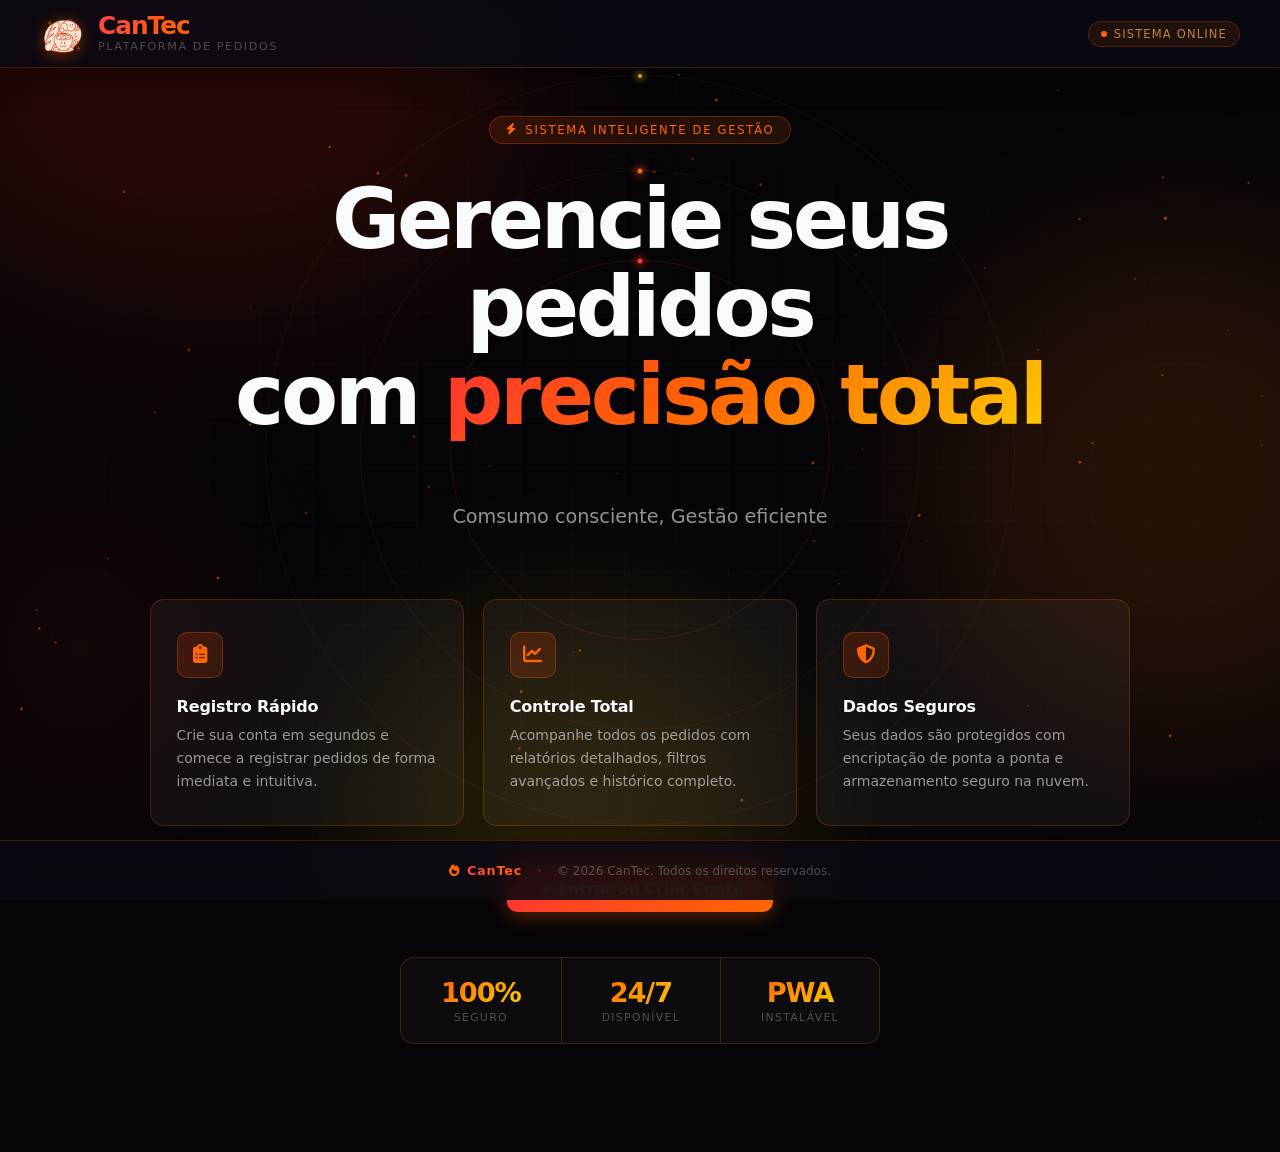
==== commit 142944b5: "📝｜Custom cursor added" ====
--- a/website/index.html
+++ b/website/index.html
@@ -10,6 +10,7 @@
   <meta name="apple-mobile-web-app-title" content="CanTec" />
   <title>CanTec — Plataforma de Pedidos</title>
   <link rel="stylesheet" href="https://cdnjs.cloudflare.com/ajax/libs/font-awesome/6.4.0/css/all.min.css">
+  <link rel="stylesheet" href="css/cursor.css">
   <style>
     /* ── Tokens ───────────────────────────────── */
     :root {
@@ -598,5 +599,6 @@
     document.addEventListener('mouseleave', () => glow.style.opacity='0');
   </script>
   <script src="pwa.js"></script>
+  <script src="js/cursor.js"></script>
 </body>
 </html>
--- a/website/css/cursor.css
+++ b/website/css/cursor.css
@@ -0,0 +1,91 @@
+:root {
+   --site-cursor-arrow: #fd884d;
+   --site-cursor-badge-bg: #fd884d;
+   --site-cursor-badge-text: #ffffff;
+}
+
+html.cursor-enhanced,
+html.cursor-enhanced body,
+html.cursor-enhanced *,
+html.cursor-enhanced a,
+html.cursor-enhanced button,
+html.cursor-enhanced [role="button"],
+html.cursor-enhanced input,
+html.cursor-enhanced textarea,
+html.cursor-enhanced select,
+html.cursor-enhanced summary,
+html.cursor-enhanced label {
+   cursor: none !important;
+}
+
+.site-cursor {
+   position: fixed;
+   top: 0;
+   left: 0;
+   display: inline-flex;
+   align-items: center;
+   gap: 6px;
+   pointer-events: none;
+   opacity: 0;
+   z-index: 99999;
+   transform: none;
+   transition: opacity 0.08s linear;
+}
+
+.site-cursor.is-visible {
+   opacity: 1;
+}
+
+.site-cursor.is-clicking {
+   opacity: 0.92;
+}
+
+.site-cursor-arrow {
+   width: 26px;
+   height: 26px;
+   flex: 0 0 auto;
+   display: block;
+}
+
+.site-cursor.is-clicking .site-cursor-arrow {
+   transform: scale(0.94);
+   transform-origin: 2px 2px;
+}
+
+.site-cursor-badge {
+   display: inline-flex;
+   align-items: center;
+   justify-content: center;
+   padding: 6px 16px;
+   border-radius: 50px;
+   background: var(--site-cursor-badge-bg);
+   color: var(--site-cursor-badge-text);
+   font-family: sans-serif;
+   font-size: 14px;
+   font-weight: 700;
+   line-height: 1;
+   letter-spacing: 0;
+   white-space: nowrap;
+   border: 2px solid #ffffff;
+   box-shadow: none;
+   outline: none;
+}
+
+@media (hover: none), (pointer: coarse), (max-width: 767px) {
+   html.cursor-enhanced,
+   html.cursor-enhanced body,
+   html.cursor-enhanced a,
+   html.cursor-enhanced button,
+   html.cursor-enhanced [role="button"],
+   html.cursor-enhanced input,
+   html.cursor-enhanced textarea,
+   html.cursor-enhanced select,
+   html.cursor-enhanced summary,
+   html.cursor-enhanced label {
+      cursor: auto !important;
+   }
+
+   .site-cursor {
+      display: none !important;
+   }
+}
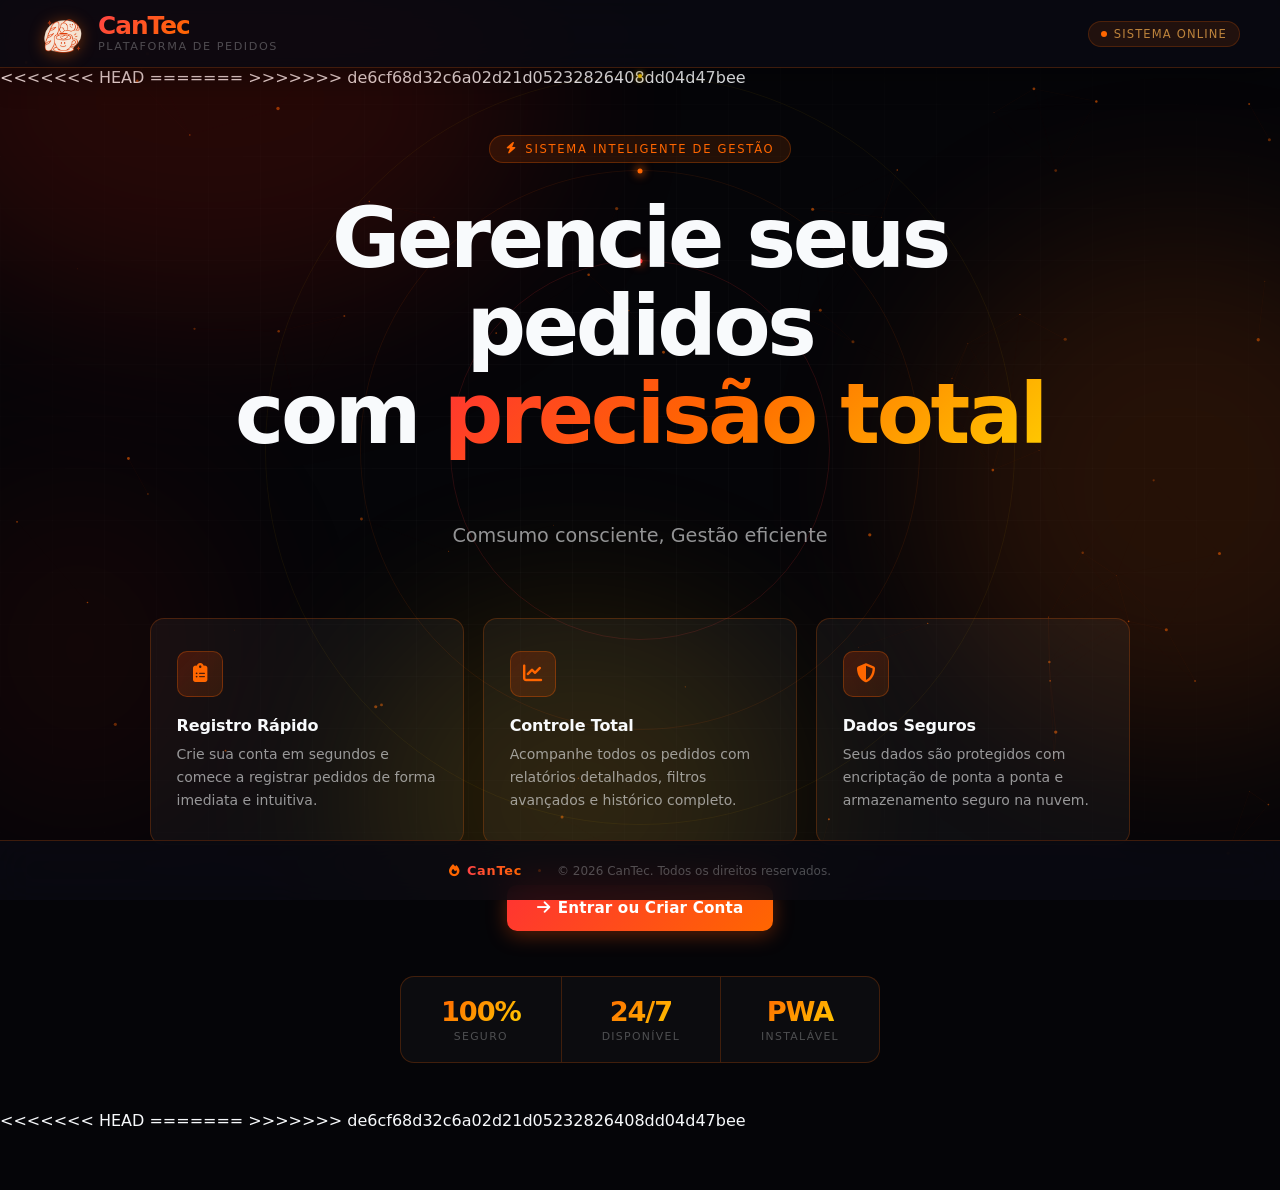
==== commit 7558a6a8: "Merge branch 'main' of https://github.com/erikraft/CanTec" ====
--- a/website/index.html
+++ b/website/index.html
@@ -10,7 +10,10 @@
   <meta name="apple-mobile-web-app-title" content="CanTec" />
   <title>CanTec — Plataforma de Pedidos</title>
   <link rel="stylesheet" href="https://cdnjs.cloudflare.com/ajax/libs/font-awesome/6.4.0/css/all.min.css">
+<<<<<<< HEAD
   <link rel="stylesheet" href="css/cursor.css">
+=======
+>>>>>>> de6cf68d32c6a02d21d05232826408dd04d47bee
   <style>
     /* ── Tokens ───────────────────────────────── */
     :root {
@@ -599,6 +602,9 @@
     document.addEventListener('mouseleave', () => glow.style.opacity='0');
   </script>
   <script src="pwa.js"></script>
+<<<<<<< HEAD
   <script src="js/cursor.js"></script>
+=======
+>>>>>>> de6cf68d32c6a02d21d05232826408dd04d47bee
 </body>
 </html>
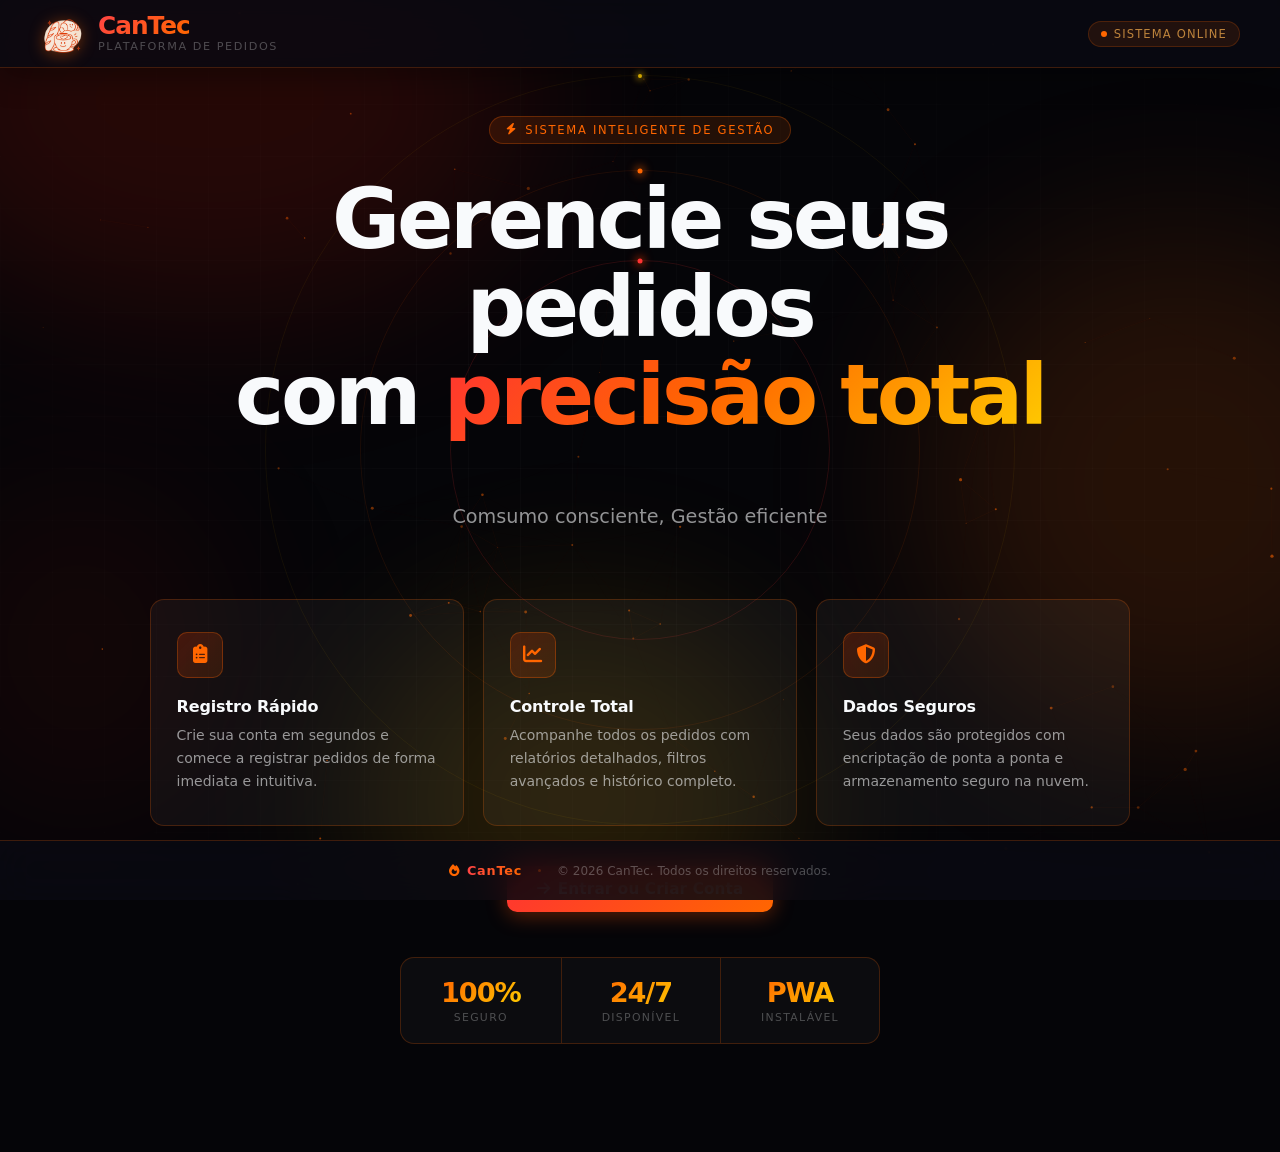
==== commit 82d6ec8e: "📝｜Fixing Cursor and HTML" ====
--- a/website/index.html
+++ b/website/index.html
@@ -10,10 +10,7 @@
   <meta name="apple-mobile-web-app-title" content="CanTec" />
   <title>CanTec — Plataforma de Pedidos</title>
   <link rel="stylesheet" href="https://cdnjs.cloudflare.com/ajax/libs/font-awesome/6.4.0/css/all.min.css">
-<<<<<<< HEAD
   <link rel="stylesheet" href="css/cursor.css">
-=======
->>>>>>> de6cf68d32c6a02d21d05232826408dd04d47bee
   <style>
     /* ── Tokens ───────────────────────────────── */
     :root {
@@ -602,9 +599,6 @@
     document.addEventListener('mouseleave', () => glow.style.opacity='0');
   </script>
   <script src="pwa.js"></script>
-<<<<<<< HEAD
   <script src="js/cursor.js"></script>
-=======
->>>>>>> de6cf68d32c6a02d21d05232826408dd04d47bee
 </body>
 </html>
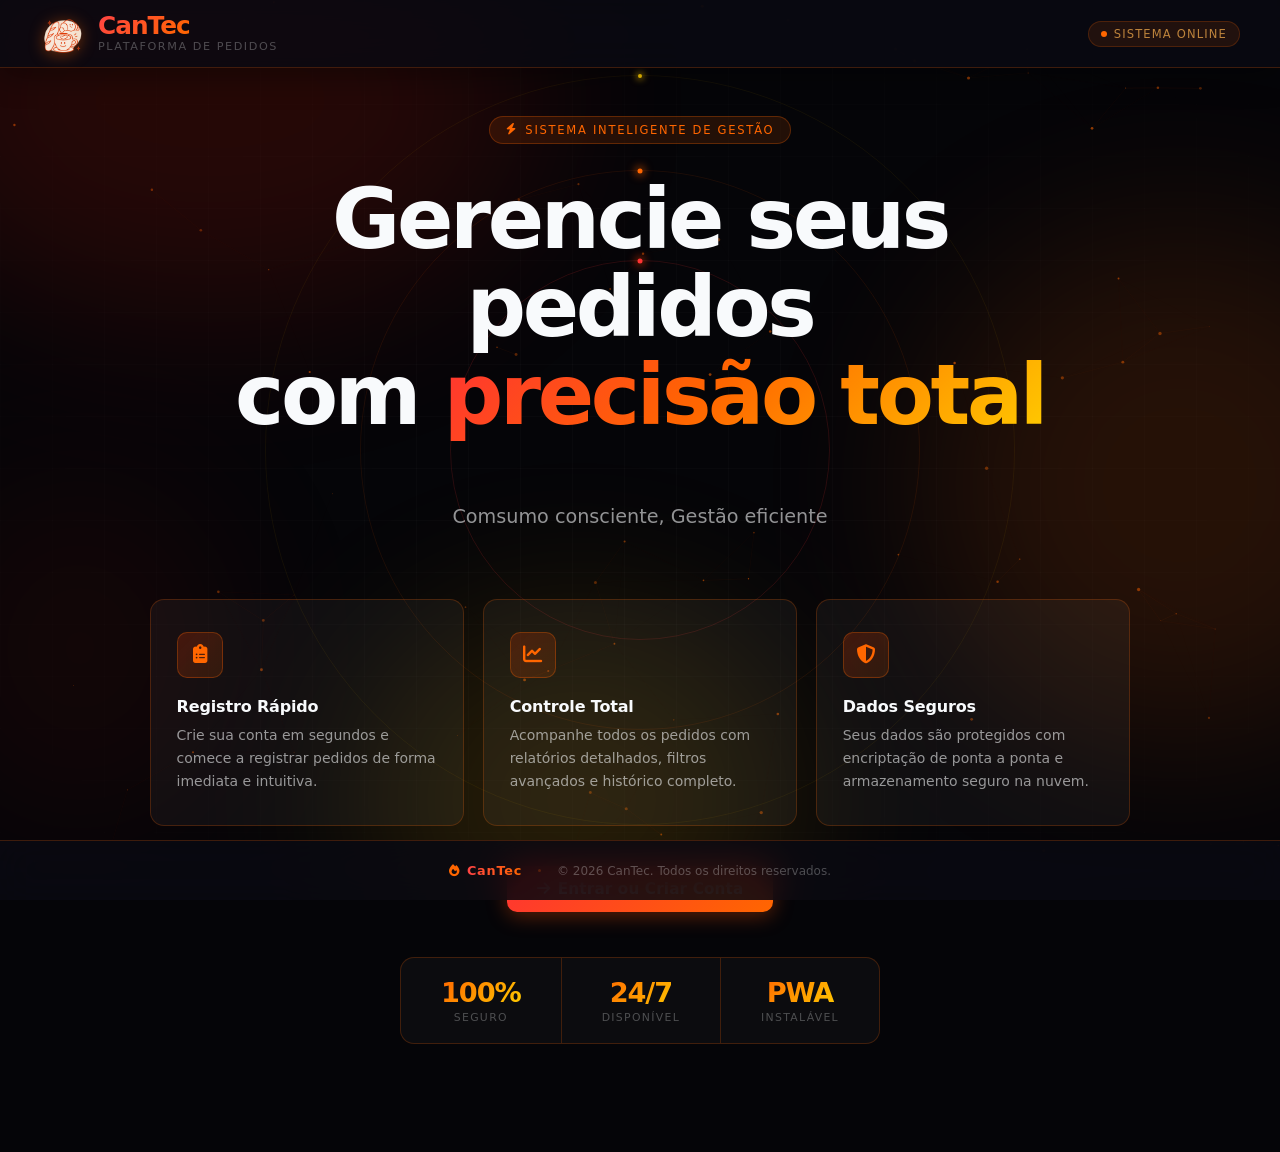
==== commit 2733628a: "pedidos e comprar" ====
--- a/website/index.html
+++ b/website/index.html
@@ -601,4 +601,4 @@
   <script src="pwa.js"></script>
   <script src="js/cursor.js"></script>
 </body>
-</html>
+</html>
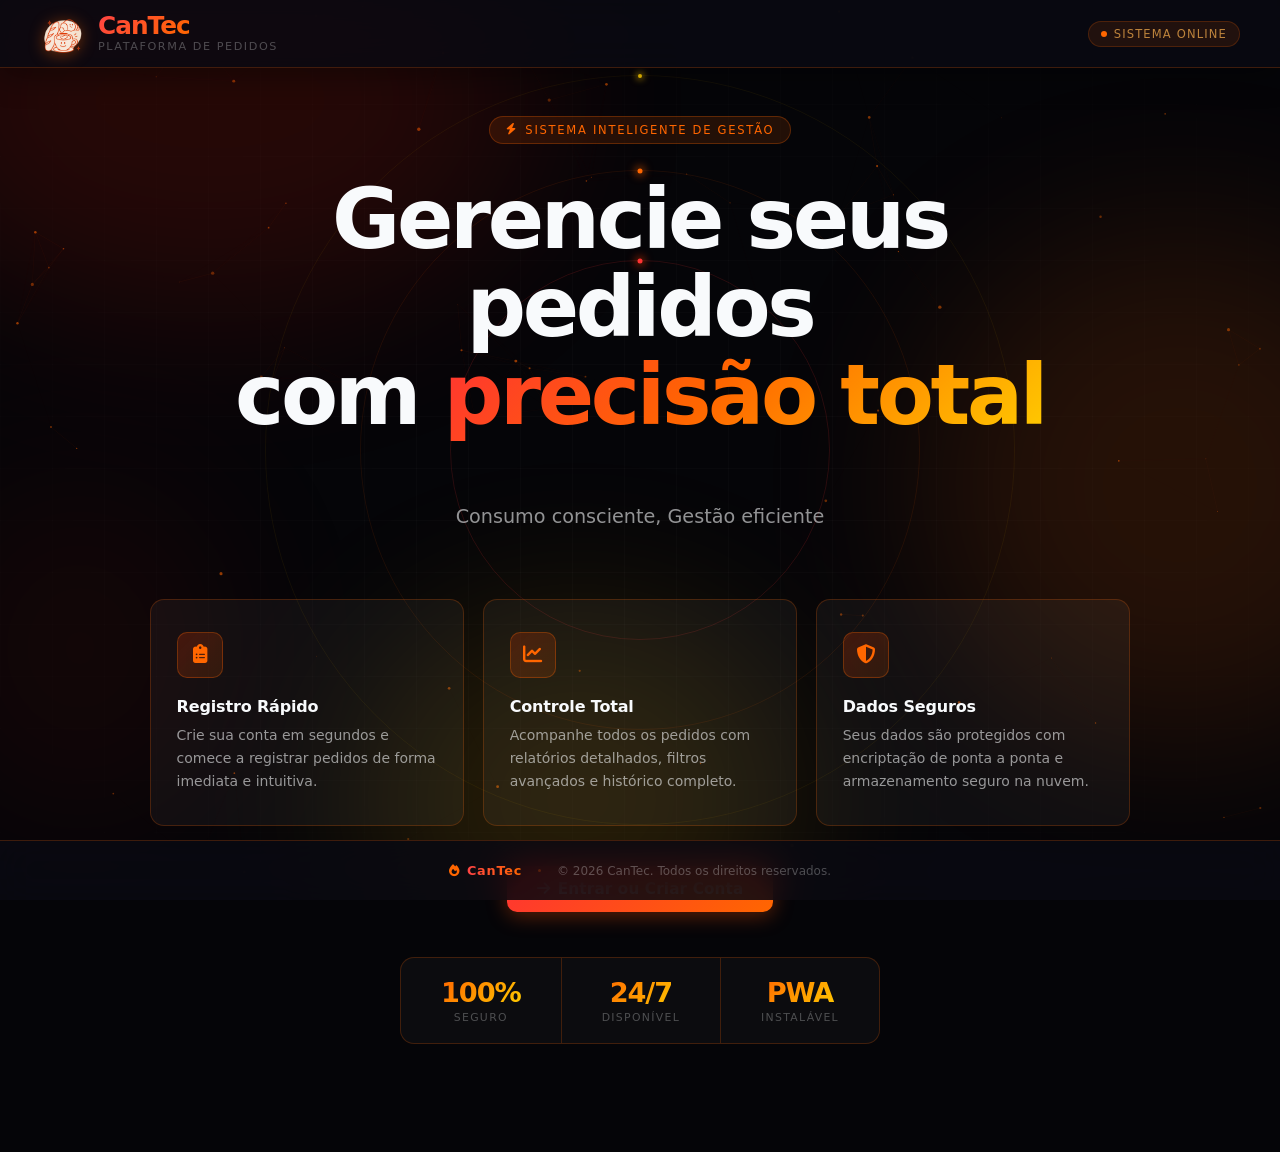
==== commit 67da1913: "Fix typo in hero-sub paragraph Não escreva "Comsumo" @HarderThanStone, tava Errado!!! 😭" ====
--- a/website/index.html
+++ b/website/index.html
@@ -471,7 +471,7 @@
 <br>
 <br>
   
-      <p class="hero-sub">   Comsumo consciente, Gestão eficiente </p>
+      <p class="hero-sub">   Consumo consciente, Gestão eficiente </p>
       <br>
 <br>
 <br>
@@ -601,4 +601,4 @@
   <script src="pwa.js"></script>
   <script src="js/cursor.js"></script>
 </body>
-</html>+</html>
